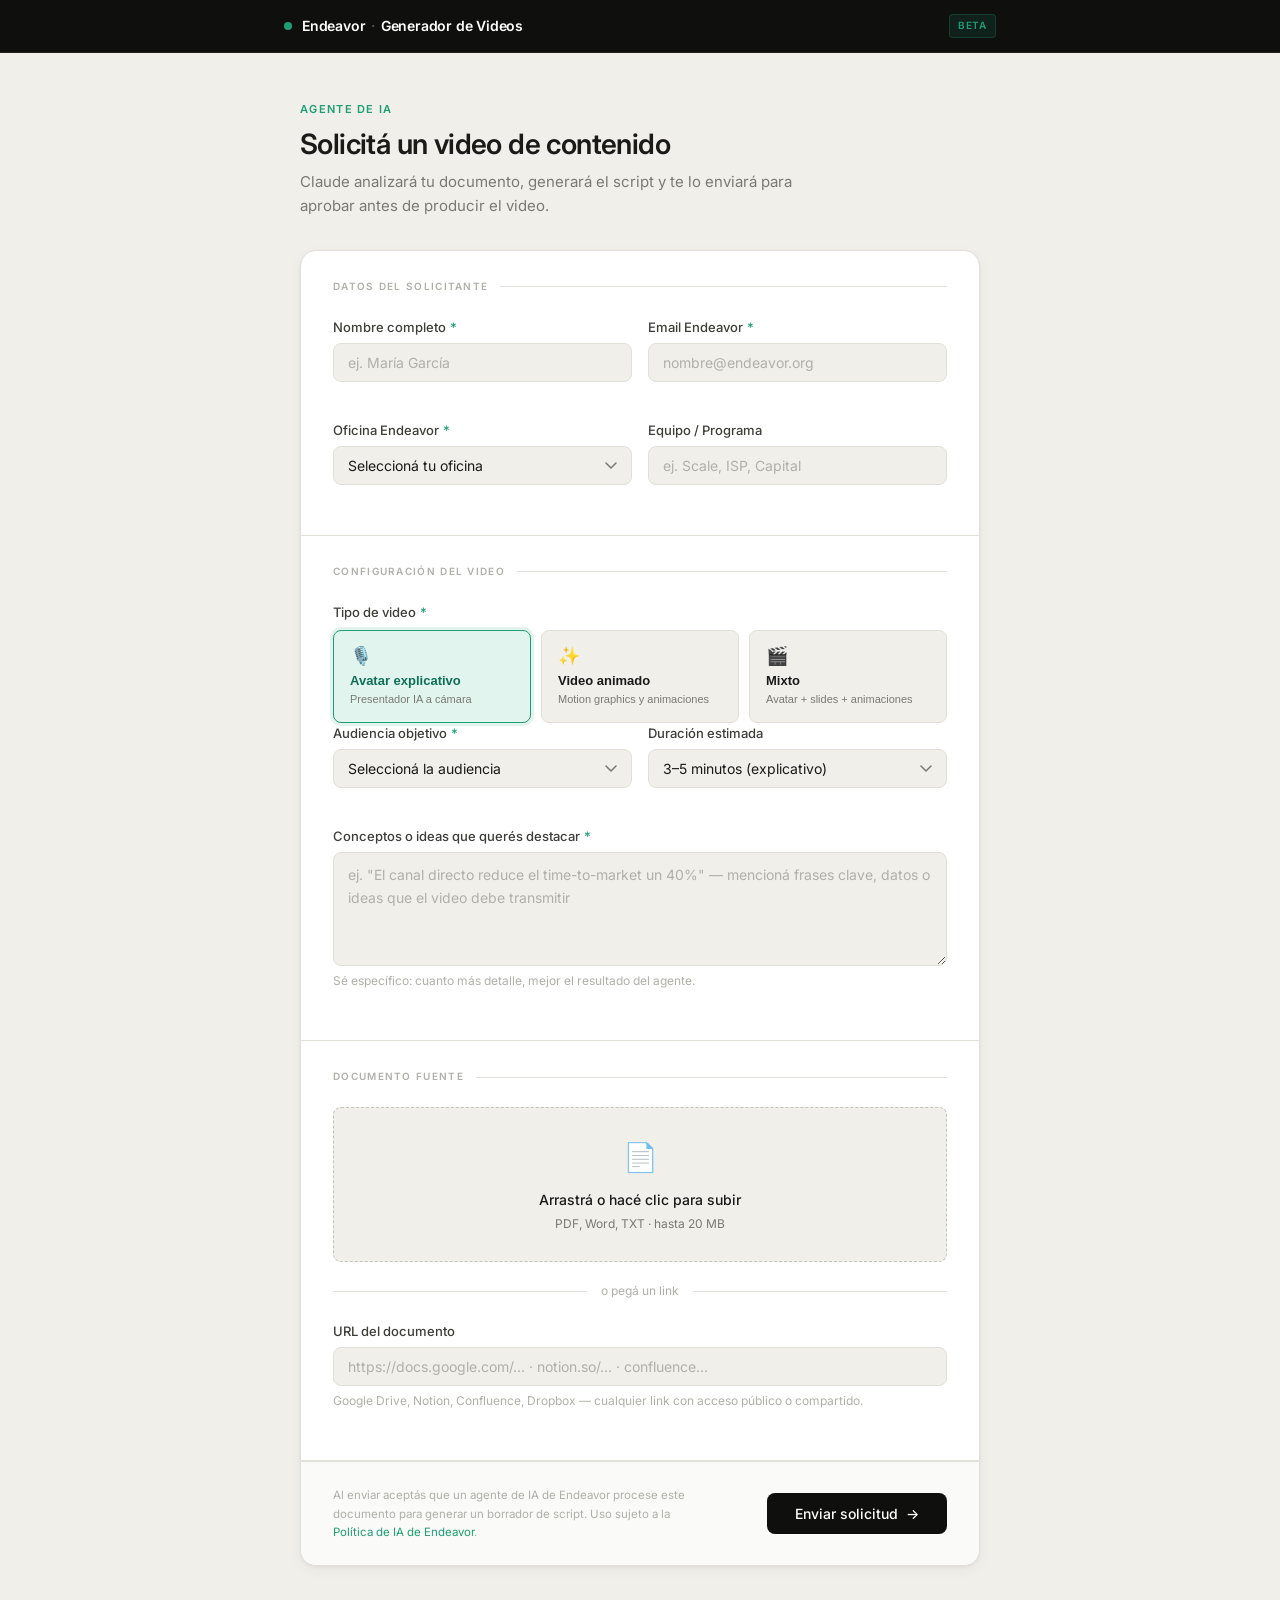
==== index.html @ 5335de7a "Rename index (1).html to index.html" ====
<!DOCTYPE html>
<html lang="es">
<head>
  <meta charset="UTF-8" />
  <meta name="viewport" content="width=device-width, initial-scale=1.0" />
  <title>Endeavor · Solicitud de video</title>
  <link rel="preconnect" href="https://fonts.googleapis.com" />
  <link rel="preconnect" href="https://fonts.gstatic.com" crossorigin />
  <link href="https://fonts.googleapis.com/css2?family=Inter:wght@400;500;600&family=DM+Mono:wght@400;500&display=swap" rel="stylesheet" />
  <link rel="stylesheet" href="style.css" />
</head>
<body>

  <!-- HEADER -->
  <header class="site-header">
    <div class="header-inner">
      <div class="logo">
        <span class="logo-dot"></span>
        <span class="logo-text">Endeavor <span class="logo-divider">·</span> Generador de Videos</span>
      </div>
      <span class="header-badge">Beta</span>
    </div>
  </header>

  <!-- MAIN -->
  <main class="main">
    <div class="form-wrap">

      <!-- Page header -->
      <div class="page-header">
        <p class="page-eyebrow">Agente de IA</p>
        <h1 class="page-title">Solicitá un video de contenido</h1>
        <p class="page-sub">Claude analizará tu documento, generará el script y te lo enviará para aprobar antes de producir el video.</p>
      </div>

      <!-- FORM -->
      <form id="video-form" novalidate>

        <!-- ── SECCIÓN 1: SOLICITANTE ── -->
        <div class="form-card">
          <div class="card-section">
            <div class="section-label">
              <span>Datos del solicitante</span>
            </div>

            <div class="field-row">
              <div class="field">
                <label for="nombre">Nombre completo <span class="req">*</span></label>
                <input type="text" id="nombre" name="nombre" placeholder="ej. María García" autocomplete="name" />
                <span class="field-error" id="err-nombre"></span>
              </div>
              <div class="field">
                <label for="email">Email Endeavor <span class="req">*</span></label>
                <input type="email" id="email" name="email" placeholder="nombre@endeavor.org" autocomplete="email" />
                <span class="field-error" id="err-email"></span>
              </div>
            </div>

            <div class="field-row">
              <div class="field">
                <label for="oficina">Oficina Endeavor <span class="req">*</span></label>
                <select id="oficina" name="oficina">
                  <option value="">Seleccioná tu oficina</option>
                  <option value="argentina">Argentina</option>
                  <option value="brasil">Brasil</option>
                  <option value="chile">Chile</option>
                  <option value="colombia">Colombia</option>
                  <option value="mexico">México</option>
                  <option value="peru">Perú</option>
                  <option value="uruguay">Uruguay</option>
                  <option value="global">Global</option>
                </select>
                <span class="field-error" id="err-oficina"></span>
              </div>
              <div class="field">
                <label for="equipo">Equipo / Programa</label>
                <input type="text" id="equipo" name="equipo" placeholder="ej. Scale, ISP, Capital" />
              </div>
            </div>
          </div>

          <!-- ── SECCIÓN 2: VIDEO ── -->
          <div class="card-section">
            <div class="section-label">
              <span>Configuración del video</span>
            </div>

            <div class="field full">
              <label>Tipo de video <span class="req">*</span></label>
              <div class="tipo-grid" role="group" aria-label="Tipo de video">
                <button type="button" class="tipo-pill active" data-value="avatar" aria-pressed="true">
                  <span class="tipo-icon">🎙️</span>
                  <span class="tipo-title">Avatar explicativo</span>
                  <span class="tipo-desc">Presentador IA a cámara</span>
                </button>
                <button type="button" class="tipo-pill" data-value="animado" aria-pressed="false">
                  <span class="tipo-icon">✨</span>
                  <span class="tipo-title">Video animado</span>
                  <span class="tipo-desc">Motion graphics y animaciones</span>
                </button>
                <button type="button" class="tipo-pill" data-value="mixto" aria-pressed="false">
                  <span class="tipo-icon">🎬</span>
                  <span class="tipo-title">Mixto</span>
                  <span class="tipo-desc">Avatar + slides + animaciones</span>
                </button>
              </div>
              <input type="hidden" id="tipo_video" name="tipo_video" value="avatar" />
            </div>

            <div class="field-row">
              <div class="field">
                <label for="audiencia">Audiencia objetivo <span class="req">*</span></label>
                <select id="audiencia" name="audiencia">
                  <option value="">Seleccioná la audiencia</option>
                  <option value="entrepreneurs">Entrepreneurs (EEs)</option>
                  <option value="staff">Staff Endeavor</option>
                  <option value="ambos">Ambos</option>
                  <option value="inversores">Inversores / Capital</option>
                  <option value="mentores">Mentores</option>
                </select>
                <span class="field-error" id="err-audiencia"></span>
              </div>
              <div class="field">
                <label for="duracion">Duración estimada</label>
                <select id="duracion" name="duracion">
                  <option value="1-2min">1–2 minutos (clip / reel)</option>
                  <option value="3-5min" selected>3–5 minutos (explicativo)</option>
                  <option value="5min+">+5 minutos (módulo completo)</option>
                </select>
              </div>
            </div>

            <div class="field full">
              <label for="conceptos">Conceptos o ideas que querés destacar <span class="req">*</span></label>
              <textarea
                id="conceptos"
                name="conceptos"
                rows="4"
                placeholder='ej. "El canal directo reduce el time-to-market un 40%" — mencioná frases clave, datos o ideas que el video debe transmitir'
              ></textarea>
              <span class="field-hint">Sé específico: cuanto más detalle, mejor el resultado del agente.</span>
              <span class="field-error" id="err-conceptos"></span>
            </div>
          </div>

          <!-- ── SECCIÓN 3: DOCUMENTO ── -->
          <div class="card-section">
            <div class="section-label">
              <span>Documento fuente</span>
            </div>

            <div
              class="upload-zone"
              id="upload-zone"
              role="button"
              tabindex="0"
              aria-label="Subir archivo"
            >
              <input
                type="file"
                id="archivo"
                name="archivo"
                accept=".pdf,.doc,.docx,.txt"
                aria-label="Seleccionar archivo"
              />
              <div class="upload-content">
                <div class="upload-icon" aria-hidden="true">📄</div>
                <p class="upload-title">Arrastrá o hacé clic para subir</p>
                <p class="upload-sub">PDF, Word, TXT · hasta 20 MB</p>
              </div>
              <div class="upload-preview" id="upload-preview" hidden>
                <span class="upload-file-icon" aria-hidden="true">📎</span>
                <span id="upload-filename"></span>
                <button type="button" class="upload-remove" id="upload-remove" aria-label="Quitar archivo">✕</button>
              </div>
            </div>

            <div class="divider-or" aria-hidden="true">o pegá un link</div>

            <div class="field full">
              <label for="documento_url">URL del documento</label>
              <input
                type="url"
                id="documento_url"
                name="documento_url"
                placeholder="https://docs.google.com/... · notion.so/... · confluence..."
              />
              <span class="field-hint">Google Drive, Notion, Confluence, Dropbox — cualquier link con acceso público o compartido.</span>
              <span class="field-error" id="err-doc"></span>
            </div>
          </div>

          <!-- ── FOOTER DEL FORM ── -->
          <div class="card-footer">
            <p class="disclaimer">
              Al enviar aceptás que un agente de IA de Endeavor procese este documento para generar un borrador de script.
              Uso sujeto a la <a href="https://oneendeavor.notion.site/Endeavor-AI-Policy-1d6bd9fe4dd680fe929ece53a9850c24" target="_blank" rel="noopener">Política de IA de Endeavor</a>.
            </p>
            <button type="submit" class="btn-submit" id="btn-submit">
              <span class="btn-label">Enviar solicitud</span>
              <span class="btn-arrow" aria-hidden="true">→</span>
              <span class="btn-spinner" aria-hidden="true" hidden></span>
            </button>
          </div>
        </div>

      </form>

      <!-- SUCCESS STATE -->
      <div class="success-card" id="success-card" hidden>
        <div class="success-icon" aria-hidden="true">✓</div>
        <h2 class="success-title">Solicitud enviada</h2>
        <p class="success-body">
          Claude está analizando el documento. En los próximos minutos recibirás un email con el borrador del script para que puedas aprobarlo, editarlo o rechazarlo antes de producir el video.
        </p>
        <div class="success-id" id="success-id"></div>
        <button type="button" class="btn-new" onclick="resetForm()">Enviar otra solicitud</button>
      </div>

    </div>
  </main>

  <!-- TOAST -->
  <div class="toast-wrap" id="toast-wrap" aria-live="polite"></div>

  <script src="main.js"></script>
</body>
</html>
---- style.css ----
/* ─────────────────────────────────────────
   TOKENS
───────────────────────────────────────── */
:root {
  --black:      #0f0f0e;
  --ink:        #1a1a18;
  --ink-mid:    #3d3d3a;
  --ink-mute:   #7a7a75;
  --ink-faint:  #b0b0aa;
  --canvas:     #f0efea;
  --surface:    #ffffff;
  --teal:       #1d9e75;
  --teal-l:     #e1f5ee;
  --teal-d:     #0f6e56;
  --red:        #d94f3d;
  --red-l:      #fdecea;
  --border:     #e0dfd9;
  --border-s:   #c5c4bc;
  --radius-sm:  8px;
  --radius:     12px;
  --radius-lg:  16px;
  --shadow-sm:  0 1px 2px rgba(0,0,0,.05);
  --shadow:     0 1px 3px rgba(0,0,0,.06), 0 4px 16px rgba(0,0,0,.04);
  --shadow-lg:  0 8px 32px rgba(0,0,0,.08);
  --transition: .15s ease;
}

/* ─────────────────────────────────────────
   RESET & BASE
───────────────────────────────────────── */
*, *::before, *::after { box-sizing: border-box; margin: 0; padding: 0; }

html { scroll-behavior: smooth; }

body {
  font-family: 'Inter', system-ui, sans-serif;
  font-size: 14px;
  line-height: 1.55;
  color: var(--ink);
  background: var(--canvas);
  min-height: 100vh;
  -webkit-font-smoothing: antialiased;
}

/* ─────────────────────────────────────────
   HEADER
───────────────────────────────────────── */
.site-header {
  background: var(--black);
  border-bottom: 1px solid #222220;
  position: sticky;
  top: 0;
  z-index: 50;
}

.header-inner {
  max-width: 760px;
  margin: 0 auto;
  padding: 0 24px;
  height: 52px;
  display: flex;
  align-items: center;
  justify-content: space-between;
}

.logo {
  display: flex;
  align-items: center;
  gap: 10px;
}

.logo-dot {
  width: 8px;
  height: 8px;
  border-radius: 50%;
  background: var(--teal);
  flex-shrink: 0;
}

.logo-text {
  font-size: 14px;
  font-weight: 600;
  color: #ffffff;
  letter-spacing: -.2px;
}

.logo-divider {
  color: #555552;
  margin: 0 2px;
}

.header-badge {
  font-size: 10px;
  font-weight: 600;
  letter-spacing: .8px;
  text-transform: uppercase;
  color: var(--teal);
  background: rgba(29, 158, 117, .12);
  border: 1px solid rgba(29, 158, 117, .25);
  border-radius: 4px;
  padding: 3px 8px;
}

/* ─────────────────────────────────────────
   LAYOUT
───────────────────────────────────────── */
.main {
  padding: 48px 24px 80px;
}

.form-wrap {
  max-width: 680px;
  margin: 0 auto;
}

/* ─────────────────────────────────────────
   PAGE HEADER
───────────────────────────────────────── */
.page-header {
  margin-bottom: 32px;
}

.page-eyebrow {
  font-size: 11px;
  font-weight: 600;
  letter-spacing: 1.3px;
  text-transform: uppercase;
  color: var(--teal);
  margin-bottom: 10px;
}

.page-title {
  font-size: 28px;
  font-weight: 600;
  letter-spacing: -.6px;
  line-height: 1.15;
  color: var(--ink);
  margin-bottom: 10px;
}

.page-sub {
  font-size: 15px;
  color: var(--ink-mute);
  line-height: 1.6;
  max-width: 520px;
}

/* ─────────────────────────────────────────
   FORM CARD
───────────────────────────────────────── */
.form-card {
  background: var(--surface);
  border: 1px solid var(--border);
  border-radius: var(--radius-lg);
  box-shadow: var(--shadow);
  overflow: hidden;
}

.card-section {
  padding: 28px 32px;
  border-bottom: 1px solid var(--border);
}

/* ─────────────────────────────────────────
   SECTION LABEL
───────────────────────────────────────── */
.section-label {
  display: flex;
  align-items: center;
  gap: 12px;
  margin-bottom: 22px;
  font-size: 10px;
  font-weight: 600;
  letter-spacing: 1.3px;
  text-transform: uppercase;
  color: var(--ink-faint);
}

.section-label::after {
  content: '';
  flex: 1;
  height: 1px;
  background: var(--border);
}

/* ─────────────────────────────────────────
   FIELDS
───────────────────────────────────────── */
.field-row {
  display: grid;
  grid-template-columns: 1fr 1fr;
  gap: 16px;
  margin-bottom: 16px;
}

.field-row:last-child { margin-bottom: 0; }

.field {
  display: flex;
  flex-direction: column;
  gap: 6px;
}

.field.full { grid-column: 1 / -1; }

.field label {
  font-size: 13px;
  font-weight: 500;
  color: var(--ink-mid);
}

.req { color: var(--teal); margin-left: 1px; }

.field input,
.field select,
.field textarea {
  font-family: 'Inter', system-ui, sans-serif;
  font-size: 14px;
  color: var(--ink);
  background: var(--canvas);
  border: 1px solid var(--border);
  border-radius: var(--radius-sm);
  padding: 10px 14px;
  width: 100%;
  outline: none;
  transition: border-color var(--transition), box-shadow var(--transition), background var(--transition);
  appearance: none;
}

.field input::placeholder,
.field textarea::placeholder {
  color: var(--ink-faint);
}

.field input:hover,
.field select:hover,
.field textarea:hover {
  border-color: var(--border-s);
}

.field input:focus,
.field select:focus,
.field textarea:focus {
  border-color: var(--teal);
  box-shadow: 0 0 0 3px rgba(29, 158, 117, .12);
  background: var(--surface);
}

.field input.invalid,
.field select.invalid,
.field textarea.invalid {
  border-color: var(--red);
  box-shadow: 0 0 0 3px rgba(217, 79, 61, .1);
}

.field select {
  cursor: pointer;
  background-image: url("data:image/svg+xml,%3Csvg width='12' height='7' viewBox='0 0 12 7' fill='none' xmlns='http://www.w3.org/2000/svg'%3E%3Cpath d='M1 1L6 6L11 1' stroke='%237a7a75' stroke-width='1.5' stroke-linecap='round' stroke-linejoin='round'/%3E%3C/svg%3E");
  background-repeat: no-repeat;
  background-position: right 14px center;
  padding-right: 38px;
}

.field textarea {
  resize: vertical;
  min-height: 90px;
  line-height: 1.65;
}

.field-hint {
  font-size: 12px;
  color: var(--ink-faint);
  line-height: 1.5;
}

.field-error {
  font-size: 12px;
  color: var(--red);
  min-height: 16px;
  line-height: 1.4;
}

/* ─────────────────────────────────────────
   TIPO VIDEO PILLS
───────────────────────────────────────── */
.tipo-grid {
  display: grid;
  grid-template-columns: repeat(3, 1fr);
  gap: 10px;
  margin-top: 2px;
}

.tipo-pill {
  display: flex;
  flex-direction: column;
  align-items: flex-start;
  gap: 4px;
  padding: 14px 16px;
  background: var(--canvas);
  border: 1.5px solid var(--border);
  border-radius: var(--radius-sm);
  cursor: pointer;
  transition: all var(--transition);
  text-align: left;
}

.tipo-pill:hover {
  border-color: var(--teal-d);
  background: var(--teal-l);
}

.tipo-pill.active {
  border-color: var(--teal);
  background: var(--teal-l);
  box-shadow: 0 0 0 3px rgba(29, 158, 117, .12);
}

.tipo-icon { font-size: 18px; margin-bottom: 2px; }

.tipo-title {
  font-size: 13px;
  font-weight: 600;
  color: var(--ink);
  line-height: 1.2;
}

.tipo-pill.active .tipo-title { color: var(--teal-d); }

.tipo-desc {
  font-size: 11px;
  color: var(--ink-mute);
  line-height: 1.4;
}

/* ─────────────────────────────────────────
   UPLOAD ZONE
───────────────────────────────────────── */
.upload-zone {
  position: relative;
  border: 1.5px dashed var(--border-s);
  border-radius: var(--radius-sm);
  padding: 28px 24px;
  text-align: center;
  cursor: pointer;
  transition: all var(--transition);
  background: var(--canvas);
  margin-bottom: 0;
}

.upload-zone:hover,
.upload-zone.drag-over {
  border-color: var(--teal);
  background: var(--teal-l);
}

.upload-zone.has-file {
  border-style: solid;
  border-color: var(--teal);
  background: var(--teal-l);
}

.upload-zone input[type="file"] {
  position: absolute;
  inset: 0;
  opacity: 0;
  cursor: pointer;
  width: 100%;
  height: 100%;
  border: none;
  background: none;
  box-shadow: none;
}

.upload-content { pointer-events: none; }

.upload-icon {
  font-size: 28px;
  margin-bottom: 10px;
  display: block;
}

.upload-title {
  font-size: 14px;
  font-weight: 500;
  color: var(--ink);
  margin-bottom: 4px;
}

.upload-sub {
  font-size: 12px;
  color: var(--ink-mute);
}

.upload-preview {
  display: flex;
  align-items: center;
  justify-content: center;
  gap: 8px;
  pointer-events: none;
}

.upload-preview[hidden] { display: none; }

.upload-file-icon { font-size: 16px; }

.upload-preview span:nth-child(2) {
  font-family: 'DM Mono', monospace;
  font-size: 13px;
  color: var(--teal-d);
  max-width: 300px;
  overflow: hidden;
  text-overflow: ellipsis;
  white-space: nowrap;
}

.upload-remove {
  pointer-events: all;
  background: none;
  border: none;
  color: var(--ink-mute);
  cursor: pointer;
  font-size: 14px;
  padding: 2px 6px;
  border-radius: 4px;
  transition: color var(--transition), background var(--transition);
}

.upload-remove:hover {
  color: var(--red);
  background: var(--red-l);
}

.divider-or {
  display: flex;
  align-items: center;
  gap: 14px;
  margin: 20px 0;
  font-size: 12px;
  color: var(--ink-faint);
}

.divider-or::before,
.divider-or::after {
  content: '';
  flex: 1;
  height: 1px;
  background: var(--border);
}

/* ─────────────────────────────────────────
   CARD FOOTER
───────────────────────────────────────── */
.card-footer {
  padding: 24px 32px;
  display: flex;
  align-items: center;
  justify-content: space-between;
  gap: 24px;
  background: #fafaf8;
  border-top: 1px solid var(--border);
}

.disclaimer {
  font-size: 11.5px;
  color: var(--ink-faint);
  line-height: 1.6;
  max-width: 360px;
}

.disclaimer a {
  color: var(--teal);
  text-decoration: none;
}

.disclaimer a:hover { text-decoration: underline; }

/* ─────────────────────────────────────────
   SUBMIT BUTTON
───────────────────────────────────────── */
.btn-submit {
  display: inline-flex;
  align-items: center;
  gap: 8px;
  padding: 12px 28px;
  background: var(--black);
  color: #fff;
  font-family: 'Inter', sans-serif;
  font-size: 14px;
  font-weight: 500;
  border: none;
  border-radius: var(--radius-sm);
  cursor: pointer;
  white-space: nowrap;
  flex-shrink: 0;
  transition: background var(--transition), transform var(--transition), box-shadow var(--transition);
}

.btn-submit:hover {
  background: #2a2a28;
  transform: translateY(-1px);
  box-shadow: 0 4px 14px rgba(0,0,0,.18);
}

.btn-submit:active { transform: translateY(0); }

.btn-submit:disabled {
  opacity: .6;
  cursor: not-allowed;
  transform: none;
  box-shadow: none;
}

.btn-spinner {
  width: 14px;
  height: 14px;
  border: 2px solid rgba(255,255,255,.3);
  border-top-color: #fff;
  border-radius: 50%;
  animation: spin .7s linear infinite;
}

.btn-spinner[hidden] { display: none; }

@keyframes spin { to { transform: rotate(360deg); } }

/* ─────────────────────────────────────────
   SUCCESS CARD
───────────────────────────────────────── */
.success-card {
  background: var(--surface);
  border: 1px solid var(--border);
  border-radius: var(--radius-lg);
  box-shadow: var(--shadow);
  padding: 56px 40px;
  text-align: center;
}

.success-card[hidden] { display: none; }

.success-icon {
  width: 56px;
  height: 56px;
  border-radius: 50%;
  background: var(--teal-l);
  border: 2px solid var(--teal);
  color: var(--teal-d);
  font-size: 24px;
  font-weight: 600;
  display: flex;
  align-items: center;
  justify-content: center;
  margin: 0 auto 20px;
}

.success-title {
  font-size: 22px;
  font-weight: 600;
  letter-spacing: -.3px;
  margin-bottom: 12px;
}

.success-body {
  font-size: 15px;
  color: var(--ink-mute);
  line-height: 1.7;
  max-width: 440px;
  margin: 0 auto 24px;
}

.success-id {
  font-family: 'DM Mono', monospace;
  font-size: 12px;
  color: var(--ink-faint);
  background: var(--canvas);
  border: 1px solid var(--border);
  border-radius: 6px;
  padding: 8px 16px;
  display: inline-block;
  margin-bottom: 28px;
}

.btn-new {
  background: none;
  border: 1.5px solid var(--border);
  border-radius: var(--radius-sm);
  padding: 10px 24px;
  font-family: 'Inter', sans-serif;
  font-size: 14px;
  font-weight: 500;
  color: var(--ink-mid);
  cursor: pointer;
  transition: all var(--transition);
}

.btn-new:hover {
  border-color: var(--border-s);
  color: var(--ink);
  background: var(--canvas);
}

/* ─────────────────────────────────────────
   TOAST
───────────────────────────────────────── */
.toast-wrap {
  position: fixed;
  bottom: 24px;
  right: 24px;
  z-index: 999;
  display: flex;
  flex-direction: column;
  gap: 8px;
  pointer-events: none;
}

.toast {
  background: var(--ink);
  color: #fff;
  padding: 12px 18px;
  border-radius: 10px;
  font-size: 13px;
  font-weight: 500;
  box-shadow: var(--shadow-lg);
  display: flex;
  align-items: center;
  gap: 10px;
  max-width: 340px;
  pointer-events: all;
  animation: toastIn .2s ease;
}

.toast.error { background: var(--red); }
.toast.success { background: var(--teal-d); }

@keyframes toastIn {
  from { opacity: 0; transform: translateY(10px); }
  to   { opacity: 1; transform: translateY(0); }
}

@keyframes toastOut {
  from { opacity: 1; }
  to   { opacity: 0; transform: translateY(6px); }
}

/* ─────────────────────────────────────────
   RESPONSIVE
───────────────────────────────────────── */
@media (max-width: 600px) {
  .main { padding: 32px 16px 60px; }
  .card-section { padding: 22px 20px; }
  .card-footer { flex-direction: column; align-items: stretch; }
  .btn-submit { width: 100%; justify-content: center; }
  .field-row { grid-template-columns: 1fr; }
  .tipo-grid { grid-template-columns: 1fr; }
  .page-title { font-size: 22px; }
}

@media (prefers-reduced-motion: reduce) {
  *, *::before, *::after {
    transition: none !important;
    animation: none !important;
  }
}
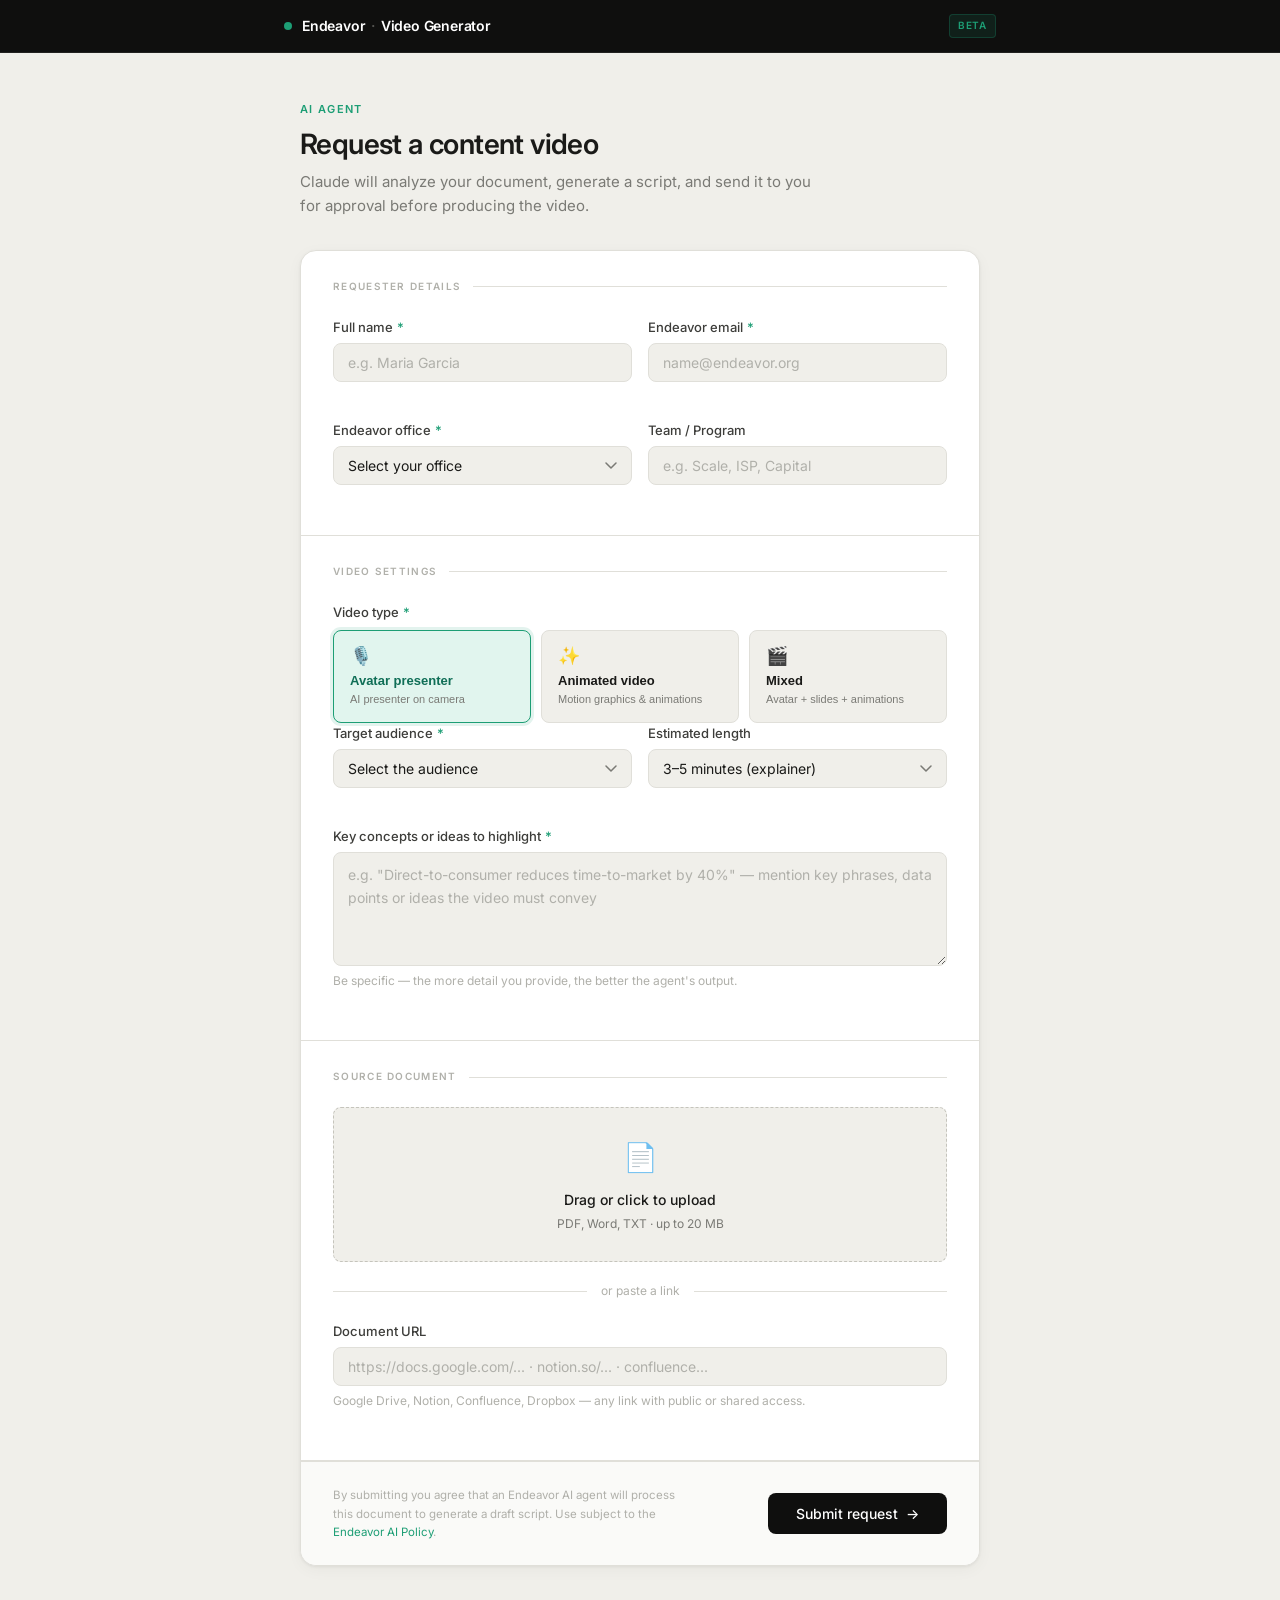
==== commit 0c6f0f73: "Rename index (2).html to index.html" ====
--- a/index.html
+++ b/index.html
@@ -1,9 +1,9 @@
 <!DOCTYPE html>
-<html lang="es">
+<html lang="en">
 <head>
   <meta charset="UTF-8" />
   <meta name="viewport" content="width=device-width, initial-scale=1.0" />
-  <title>Endeavor · Solicitud de video</title>
+  <title>Endeavor · Video Request</title>
   <link rel="preconnect" href="https://fonts.googleapis.com" />
   <link rel="preconnect" href="https://fonts.gstatic.com" crossorigin />
   <link href="https://fonts.googleapis.com/css2?family=Inter:wght@400;500;600&family=DM+Mono:wght@400;500&display=swap" rel="stylesheet" />
@@ -16,7 +16,7 @@
     <div class="header-inner">
       <div class="logo">
         <span class="logo-dot"></span>
-        <span class="logo-text">Endeavor <span class="logo-divider">·</span> Generador de Videos</span>
+        <span class="logo-text">Endeavor <span class="logo-divider">·</span> Video Generator</span>
       </div>
       <span class="header-badge">Beta</span>
     </div>
@@ -28,9 +28,9 @@
 
       <!-- Page header -->
       <div class="page-header">
-        <p class="page-eyebrow">Agente de IA</p>
-        <h1 class="page-title">Solicitá un video de contenido</h1>
-        <p class="page-sub">Claude analizará tu documento, generará el script y te lo enviará para aprobar antes de producir el video.</p>
+        <p class="page-eyebrow">AI Agent</p>
+        <h1 class="page-title">Request a content video</h1>
+        <p class="page-sub">Claude will analyze your document, generate a script, and send it to you for approval before producing the video.</p>
       </div>
 
       <!-- FORM -->
@@ -40,41 +40,41 @@
         <div class="form-card">
           <div class="card-section">
             <div class="section-label">
-              <span>Datos del solicitante</span>
+              <span>Requester details</span>
             </div>
 
             <div class="field-row">
               <div class="field">
-                <label for="nombre">Nombre completo <span class="req">*</span></label>
-                <input type="text" id="nombre" name="nombre" placeholder="ej. María García" autocomplete="name" />
+                <label for="nombre">Full name <span class="req">*</span></label>
+                <input type="text" id="nombre" name="nombre" placeholder="e.g. Maria Garcia" autocomplete="name" />
                 <span class="field-error" id="err-nombre"></span>
               </div>
               <div class="field">
-                <label for="email">Email Endeavor <span class="req">*</span></label>
-                <input type="email" id="email" name="email" placeholder="nombre@endeavor.org" autocomplete="email" />
+                <label for="email">Endeavor email <span class="req">*</span></label>
+                <input type="email" id="email" name="email" placeholder="name@endeavor.org" autocomplete="email" />
                 <span class="field-error" id="err-email"></span>
               </div>
             </div>
 
             <div class="field-row">
               <div class="field">
-                <label for="oficina">Oficina Endeavor <span class="req">*</span></label>
+                <label for="oficina">Endeavor office <span class="req">*</span></label>
                 <select id="oficina" name="oficina">
-                  <option value="">Seleccioná tu oficina</option>
+                  <option value="">Select your office</option>
                   <option value="argentina">Argentina</option>
-                  <option value="brasil">Brasil</option>
+                  <option value="brasil">Brazil</option>
                   <option value="chile">Chile</option>
                   <option value="colombia">Colombia</option>
-                  <option value="mexico">México</option>
-                  <option value="peru">Perú</option>
+                  <option value="mexico">Mexico</option>
+                  <option value="peru">Peru</option>
                   <option value="uruguay">Uruguay</option>
                   <option value="global">Global</option>
                 </select>
                 <span class="field-error" id="err-oficina"></span>
               </div>
               <div class="field">
-                <label for="equipo">Equipo / Programa</label>
-                <input type="text" id="equipo" name="equipo" placeholder="ej. Scale, ISP, Capital" />
+                <label for="equipo">Team / Program</label>
+                <input type="text" id="equipo" name="equipo" placeholder="e.g. Scale, ISP, Capital" />
               </div>
             </div>
           </div>
@@ -82,26 +82,26 @@
           <!-- ── SECCIÓN 2: VIDEO ── -->
           <div class="card-section">
             <div class="section-label">
-              <span>Configuración del video</span>
+              <span>Video settings</span>
             </div>
 
             <div class="field full">
-              <label>Tipo de video <span class="req">*</span></label>
-              <div class="tipo-grid" role="group" aria-label="Tipo de video">
+              <label>Video type <span class="req">*</span></label>
+              <div class="tipo-grid" role="group" aria-label="Video type">
                 <button type="button" class="tipo-pill active" data-value="avatar" aria-pressed="true">
                   <span class="tipo-icon">🎙️</span>
-                  <span class="tipo-title">Avatar explicativo</span>
-                  <span class="tipo-desc">Presentador IA a cámara</span>
+                  <span class="tipo-title">Avatar presenter</span>
+                  <span class="tipo-desc">AI presenter on camera</span>
                 </button>
                 <button type="button" class="tipo-pill" data-value="animado" aria-pressed="false">
                   <span class="tipo-icon">✨</span>
-                  <span class="tipo-title">Video animado</span>
-                  <span class="tipo-desc">Motion graphics y animaciones</span>
+                  <span class="tipo-title">Animated video</span>
+                  <span class="tipo-desc">Motion graphics & animations</span>
                 </button>
                 <button type="button" class="tipo-pill" data-value="mixto" aria-pressed="false">
                   <span class="tipo-icon">🎬</span>
-                  <span class="tipo-title">Mixto</span>
-                  <span class="tipo-desc">Avatar + slides + animaciones</span>
+                  <span class="tipo-title">Mixed</span>
+                  <span class="tipo-desc">Avatar + slides + animations</span>
                 </button>
               </div>
               <input type="hidden" id="tipo_video" name="tipo_video" value="avatar" />
@@ -109,36 +109,36 @@
 
             <div class="field-row">
               <div class="field">
-                <label for="audiencia">Audiencia objetivo <span class="req">*</span></label>
+                <label for="audiencia">Target audience <span class="req">*</span></label>
                 <select id="audiencia" name="audiencia">
-                  <option value="">Seleccioná la audiencia</option>
+                  <option value="">Select the audience</option>
                   <option value="entrepreneurs">Entrepreneurs (EEs)</option>
-                  <option value="staff">Staff Endeavor</option>
-                  <option value="ambos">Ambos</option>
-                  <option value="inversores">Inversores / Capital</option>
-                  <option value="mentores">Mentores</option>
+                  <option value="staff">Endeavor Staff</option>
+                  <option value="ambos">Both</option>
+                  <option value="inversores">Investors / Capital</option>
+                  <option value="mentores">Mentors</option>
                 </select>
                 <span class="field-error" id="err-audiencia"></span>
               </div>
               <div class="field">
-                <label for="duracion">Duración estimada</label>
+                <label for="duracion">Estimated length</label>
                 <select id="duracion" name="duracion">
-                  <option value="1-2min">1–2 minutos (clip / reel)</option>
-                  <option value="3-5min" selected>3–5 minutos (explicativo)</option>
-                  <option value="5min+">+5 minutos (módulo completo)</option>
+                  <option value="1-2min">1–2 minutes (clip / reel)</option>
+                  <option value="3-5min" selected>3–5 minutes (explainer)</option>
+                  <option value="5min+">5+ minutes (full module)</option>
                 </select>
               </div>
             </div>
 
             <div class="field full">
-              <label for="conceptos">Conceptos o ideas que querés destacar <span class="req">*</span></label>
+              <label for="conceptos">Key concepts or ideas to highlight <span class="req">*</span></label>
               <textarea
                 id="conceptos"
                 name="conceptos"
                 rows="4"
-                placeholder='ej. "El canal directo reduce el time-to-market un 40%" — mencioná frases clave, datos o ideas que el video debe transmitir'
+                placeholder='e.g. "Direct-to-consumer reduces time-to-market by 40%" — mention key phrases, data points or ideas the video must convey'
               ></textarea>
-              <span class="field-hint">Sé específico: cuanto más detalle, mejor el resultado del agente.</span>
+              <span class="field-hint">Be specific — the more detail you provide, the better the agent's output.</span>
               <span class="field-error" id="err-conceptos"></span>
             </div>
           </div>
@@ -146,7 +146,7 @@
           <!-- ── SECCIÓN 3: DOCUMENTO ── -->
           <div class="card-section">
             <div class="section-label">
-              <span>Documento fuente</span>
+              <span>Source document</span>
             </div>
 
             <div
@@ -154,38 +154,38 @@
               id="upload-zone"
               role="button"
               tabindex="0"
-              aria-label="Subir archivo"
+              aria-label="Upload file"
             >
               <input
                 type="file"
                 id="archivo"
                 name="archivo"
                 accept=".pdf,.doc,.docx,.txt"
-                aria-label="Seleccionar archivo"
+                aria-label="Select file"
               />
               <div class="upload-content">
                 <div class="upload-icon" aria-hidden="true">📄</div>
-                <p class="upload-title">Arrastrá o hacé clic para subir</p>
-                <p class="upload-sub">PDF, Word, TXT · hasta 20 MB</p>
+                <p class="upload-title">Drag or click to upload</p>
+                <p class="upload-sub">PDF, Word, TXT · up to 20 MB</p>
               </div>
               <div class="upload-preview" id="upload-preview" hidden>
                 <span class="upload-file-icon" aria-hidden="true">📎</span>
                 <span id="upload-filename"></span>
-                <button type="button" class="upload-remove" id="upload-remove" aria-label="Quitar archivo">✕</button>
-              </div>
-            </div>
-
-            <div class="divider-or" aria-hidden="true">o pegá un link</div>
+                <button type="button" class="upload-remove" id="upload-remove" aria-label="Remove file">✕</button>
+              </div>
+            </div>
+
+            <div class="divider-or" aria-hidden="true">or paste a link</div>
 
             <div class="field full">
-              <label for="documento_url">URL del documento</label>
+              <label for="documento_url">Document URL</label>
               <input
                 type="url"
                 id="documento_url"
                 name="documento_url"
                 placeholder="https://docs.google.com/... · notion.so/... · confluence..."
               />
-              <span class="field-hint">Google Drive, Notion, Confluence, Dropbox — cualquier link con acceso público o compartido.</span>
+              <span class="field-hint">Google Drive, Notion, Confluence, Dropbox — any link with public or shared access.</span>
               <span class="field-error" id="err-doc"></span>
             </div>
           </div>
@@ -193,11 +193,11 @@
           <!-- ── FOOTER DEL FORM ── -->
           <div class="card-footer">
             <p class="disclaimer">
-              Al enviar aceptás que un agente de IA de Endeavor procese este documento para generar un borrador de script.
-              Uso sujeto a la <a href="https://oneendeavor.notion.site/Endeavor-AI-Policy-1d6bd9fe4dd680fe929ece53a9850c24" target="_blank" rel="noopener">Política de IA de Endeavor</a>.
+              By submitting you agree that an Endeavor AI agent will process this document to generate a draft script.
+              Use subject to the <a href="https://oneendeavor.notion.site/Endeavor-AI-Policy-1d6bd9fe4dd680fe929ece53a9850c24" target="_blank" rel="noopener">Endeavor AI Policy</a>.
             </p>
             <button type="submit" class="btn-submit" id="btn-submit">
-              <span class="btn-label">Enviar solicitud</span>
+              <span class="btn-label">Submit request</span>
               <span class="btn-arrow" aria-hidden="true">→</span>
               <span class="btn-spinner" aria-hidden="true" hidden></span>
             </button>
@@ -209,12 +209,12 @@
       <!-- SUCCESS STATE -->
       <div class="success-card" id="success-card" hidden>
         <div class="success-icon" aria-hidden="true">✓</div>
-        <h2 class="success-title">Solicitud enviada</h2>
+        <h2 class="success-title">Request submitted</h2>
         <p class="success-body">
-          Claude está analizando el documento. En los próximos minutos recibirás un email con el borrador del script para que puedas aprobarlo, editarlo o rechazarlo antes de producir el video.
+          Claude is analyzing your document. Within a few minutes you'll receive an email with the draft script so you can approve, edit, or reject it before the video is produced.
         </p>
         <div class="success-id" id="success-id"></div>
-        <button type="button" class="btn-new" onclick="resetForm()">Enviar otra solicitud</button>
+        <button type="button" class="btn-new" onclick="resetForm()">Submit another request</button>
       </div>
 
     </div>
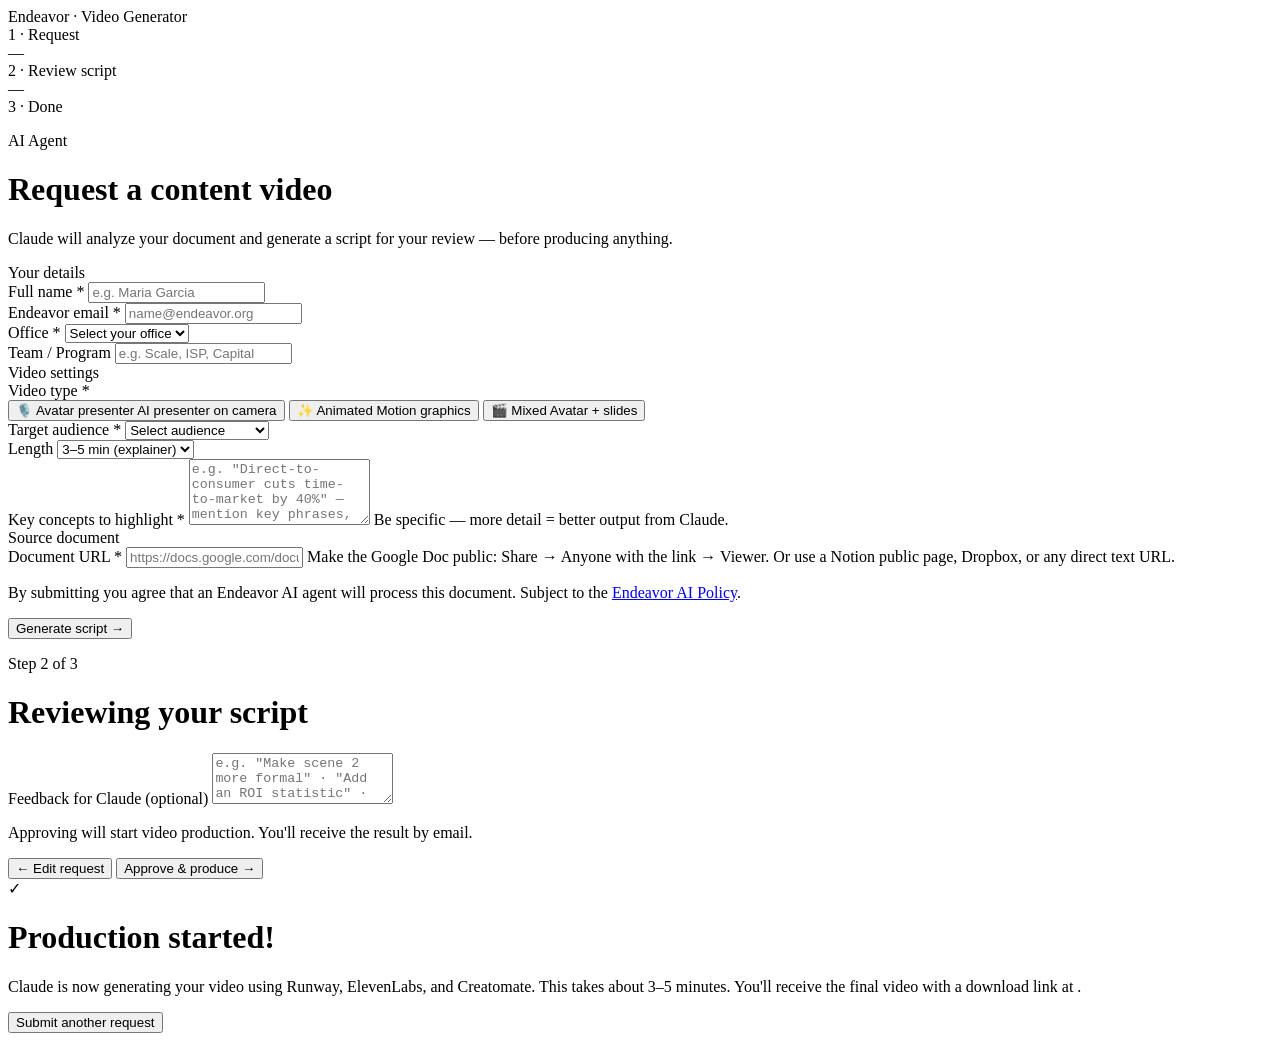
==== commit 1d9ceba5: "Rename endeavor-mvp-index (1).html to index.html" ====
--- a/index.html
+++ b/index.html
@@ -1,64 +1,56 @@
 <!DOCTYPE html>
 <html lang="en">
 <head>
-  <meta charset="UTF-8" />
-  <meta name="viewport" content="width=device-width, initial-scale=1.0" />
+  <meta charset="UTF-8"/>
+  <meta name="viewport" content="width=device-width,initial-scale=1.0"/>
   <title>Endeavor · Video Request</title>
-  <link rel="preconnect" href="https://fonts.googleapis.com" />
-  <link rel="preconnect" href="https://fonts.gstatic.com" crossorigin />
-  <link href="https://fonts.googleapis.com/css2?family=Inter:wght@400;500;600&family=DM+Mono:wght@400;500&display=swap" rel="stylesheet" />
-  <link rel="stylesheet" href="style.css" />
+  <link rel="preconnect" href="https://fonts.googleapis.com"/>
+  <link rel="preconnect" href="https://fonts.gstatic.com" crossorigin/>
+  <link href="https://fonts.googleapis.com/css2?family=Inter:wght@400;500;600&family=DM+Mono:wght@400;500&display=swap" rel="stylesheet"/>
+  <link rel="stylesheet" href="style.css"/>
 </head>
 <body>
-
-  <!-- HEADER -->
   <header class="site-header">
     <div class="header-inner">
-      <div class="logo">
-        <span class="logo-dot"></span>
-        <span class="logo-text">Endeavor <span class="logo-divider">·</span> Video Generator</span>
+      <div class="logo"><span class="logo-dot"></span><span class="logo-text">Endeavor <span class="logo-div">·</span> Video Generator</span></div>
+      <div class="steps" id="steps">
+        <div class="step active" data-step="1">1 · Request</div>
+        <div class="step-sep">—</div>
+        <div class="step" data-step="2">2 · Review script</div>
+        <div class="step-sep">—</div>
+        <div class="step" data-step="3">3 · Done</div>
       </div>
-      <span class="header-badge">Beta</span>
     </div>
   </header>
 
-  <!-- MAIN -->
   <main class="main">
-    <div class="form-wrap">
 
-      <!-- Page header -->
+    <!-- PAGE 1: FORM -->
+    <div class="page active" id="page-1">
       <div class="page-header">
-        <p class="page-eyebrow">AI Agent</p>
+        <p class="eyebrow">AI Agent</p>
         <h1 class="page-title">Request a content video</h1>
-        <p class="page-sub">Claude will analyze your document, generate a script, and send it to you for approval before producing the video.</p>
+        <p class="page-sub">Claude will analyze your document and generate a script for your review — before producing anything.</p>
       </div>
-
-      <!-- FORM -->
       <form id="video-form" novalidate>
-
-        <!-- ── SECCIÓN 1: SOLICITANTE ── -->
-        <div class="form-card">
+        <div class="card">
           <div class="card-section">
-            <div class="section-label">
-              <span>Requester details</span>
-            </div>
-
+            <div class="section-label"><span>Your details</span></div>
             <div class="field-row">
               <div class="field">
                 <label for="nombre">Full name <span class="req">*</span></label>
-                <input type="text" id="nombre" name="nombre" placeholder="e.g. Maria Garcia" autocomplete="name" />
-                <span class="field-error" id="err-nombre"></span>
+                <input type="text" id="nombre" name="nombre" placeholder="e.g. Maria Garcia" autocomplete="name"/>
+                <span class="ferr" id="err-nombre"></span>
               </div>
               <div class="field">
                 <label for="email">Endeavor email <span class="req">*</span></label>
-                <input type="email" id="email" name="email" placeholder="name@endeavor.org" autocomplete="email" />
-                <span class="field-error" id="err-email"></span>
+                <input type="email" id="email" name="email" placeholder="name@endeavor.org" autocomplete="email"/>
+                <span class="ferr" id="err-email"></span>
               </div>
             </div>
-
             <div class="field-row">
               <div class="field">
-                <label for="oficina">Endeavor office <span class="req">*</span></label>
+                <label for="oficina">Office <span class="req">*</span></label>
                 <select id="oficina" name="oficina">
                   <option value="">Select your office</option>
                   <option value="argentina">Argentina</option>
@@ -70,24 +62,20 @@
                   <option value="uruguay">Uruguay</option>
                   <option value="global">Global</option>
                 </select>
-                <span class="field-error" id="err-oficina"></span>
+                <span class="ferr" id="err-oficina"></span>
               </div>
               <div class="field">
                 <label for="equipo">Team / Program</label>
-                <input type="text" id="equipo" name="equipo" placeholder="e.g. Scale, ISP, Capital" />
+                <input type="text" id="equipo" name="equipo" placeholder="e.g. Scale, ISP, Capital"/>
               </div>
             </div>
           </div>
 
-          <!-- ── SECCIÓN 2: VIDEO ── -->
           <div class="card-section">
-            <div class="section-label">
-              <span>Video settings</span>
-            </div>
-
+            <div class="section-label"><span>Video settings</span></div>
             <div class="field full">
               <label>Video type <span class="req">*</span></label>
-              <div class="tipo-grid" role="group" aria-label="Video type">
+              <div class="tipo-grid">
                 <button type="button" class="tipo-pill active" data-value="avatar" aria-pressed="true">
                   <span class="tipo-icon">🎙️</span>
                   <span class="tipo-title">Avatar presenter</span>
@@ -95,134 +83,111 @@
                 </button>
                 <button type="button" class="tipo-pill" data-value="animado" aria-pressed="false">
                   <span class="tipo-icon">✨</span>
-                  <span class="tipo-title">Animated video</span>
-                  <span class="tipo-desc">Motion graphics & animations</span>
+                  <span class="tipo-title">Animated</span>
+                  <span class="tipo-desc">Motion graphics</span>
                 </button>
                 <button type="button" class="tipo-pill" data-value="mixto" aria-pressed="false">
                   <span class="tipo-icon">🎬</span>
                   <span class="tipo-title">Mixed</span>
-                  <span class="tipo-desc">Avatar + slides + animations</span>
+                  <span class="tipo-desc">Avatar + slides</span>
                 </button>
               </div>
-              <input type="hidden" id="tipo_video" name="tipo_video" value="avatar" />
+              <input type="hidden" id="tipo_video" name="tipo_video" value="avatar"/>
             </div>
-
             <div class="field-row">
               <div class="field">
                 <label for="audiencia">Target audience <span class="req">*</span></label>
                 <select id="audiencia" name="audiencia">
-                  <option value="">Select the audience</option>
+                  <option value="">Select audience</option>
                   <option value="entrepreneurs">Entrepreneurs (EEs)</option>
                   <option value="staff">Endeavor Staff</option>
                   <option value="ambos">Both</option>
-                  <option value="inversores">Investors / Capital</option>
+                  <option value="inversores">Investors</option>
                   <option value="mentores">Mentors</option>
                 </select>
-                <span class="field-error" id="err-audiencia"></span>
+                <span class="ferr" id="err-audiencia"></span>
               </div>
               <div class="field">
-                <label for="duracion">Estimated length</label>
+                <label for="duracion">Length</label>
                 <select id="duracion" name="duracion">
-                  <option value="1-2min">1–2 minutes (clip / reel)</option>
-                  <option value="3-5min" selected>3–5 minutes (explainer)</option>
-                  <option value="5min+">5+ minutes (full module)</option>
+                  <option value="1-2min">1–2 min (clip)</option>
+                  <option value="3-5min" selected>3–5 min (explainer)</option>
+                  <option value="5min+">5+ min (module)</option>
                 </select>
               </div>
             </div>
-
             <div class="field full">
-              <label for="conceptos">Key concepts or ideas to highlight <span class="req">*</span></label>
-              <textarea
-                id="conceptos"
-                name="conceptos"
-                rows="4"
-                placeholder='e.g. "Direct-to-consumer reduces time-to-market by 40%" — mention key phrases, data points or ideas the video must convey'
-              ></textarea>
-              <span class="field-hint">Be specific — the more detail you provide, the better the agent's output.</span>
-              <span class="field-error" id="err-conceptos"></span>
+              <label for="conceptos">Key concepts to highlight <span class="req">*</span></label>
+              <textarea id="conceptos" name="conceptos" rows="4" placeholder='e.g. "Direct-to-consumer cuts time-to-market by 40%" — mention key phrases, data points or ideas the video must convey'></textarea>
+              <span class="field-hint">Be specific — more detail = better output from Claude.</span>
+              <span class="ferr" id="err-conceptos"></span>
             </div>
           </div>
 
-          <!-- ── SECCIÓN 3: DOCUMENTO ── -->
           <div class="card-section">
-            <div class="section-label">
-              <span>Source document</span>
-            </div>
-
-            <div
-              class="upload-zone"
-              id="upload-zone"
-              role="button"
-              tabindex="0"
-              aria-label="Upload file"
-            >
-              <input
-                type="file"
-                id="archivo"
-                name="archivo"
-                accept=".pdf,.doc,.docx,.txt"
-                aria-label="Select file"
-              />
-              <div class="upload-content">
-                <div class="upload-icon" aria-hidden="true">📄</div>
-                <p class="upload-title">Drag or click to upload</p>
-                <p class="upload-sub">PDF, Word, TXT · up to 20 MB</p>
-              </div>
-              <div class="upload-preview" id="upload-preview" hidden>
-                <span class="upload-file-icon" aria-hidden="true">📎</span>
-                <span id="upload-filename"></span>
-                <button type="button" class="upload-remove" id="upload-remove" aria-label="Remove file">✕</button>
-              </div>
-            </div>
-
-            <div class="divider-or" aria-hidden="true">or paste a link</div>
-
+            <div class="section-label"><span>Source document</span></div>
             <div class="field full">
-              <label for="documento_url">Document URL</label>
-              <input
-                type="url"
-                id="documento_url"
-                name="documento_url"
-                placeholder="https://docs.google.com/... · notion.so/... · confluence..."
-              />
-              <span class="field-hint">Google Drive, Notion, Confluence, Dropbox — any link with public or shared access.</span>
-              <span class="field-error" id="err-doc"></span>
+              <label for="documento_url">Document URL <span class="req">*</span></label>
+              <input type="url" id="documento_url" name="documento_url" placeholder="https://docs.google.com/document/d/... (must be publicly accessible)"/>
+              <span class="field-hint">Make the Google Doc public: Share → Anyone with the link → Viewer. Or use a Notion public page, Dropbox, or any direct text URL.</span>
+              <span class="ferr" id="err-doc"></span>
             </div>
           </div>
 
-          <!-- ── FOOTER DEL FORM ── -->
           <div class="card-footer">
-            <p class="disclaimer">
-              By submitting you agree that an Endeavor AI agent will process this document to generate a draft script.
-              Use subject to the <a href="https://oneendeavor.notion.site/Endeavor-AI-Policy-1d6bd9fe4dd680fe929ece53a9850c24" target="_blank" rel="noopener">Endeavor AI Policy</a>.
-            </p>
-            <button type="submit" class="btn-submit" id="btn-submit">
-              <span class="btn-label">Submit request</span>
-              <span class="btn-arrow" aria-hidden="true">→</span>
-              <span class="btn-spinner" aria-hidden="true" hidden></span>
+            <p class="disclaimer">By submitting you agree that an Endeavor AI agent will process this document. Subject to the <a href="https://oneendeavor.notion.site/Endeavor-AI-Policy-1d6bd9fe4dd680fe929ece53a9850c24" target="_blank" rel="noopener">Endeavor AI Policy</a>.</p>
+            <button type="submit" class="btn-primary" id="btn-submit">
+              <span class="btn-label">Generate script</span>
+              <span class="btn-arrow">→</span>
+              <span class="btn-spinner" hidden></span>
             </button>
           </div>
         </div>
+      </form>
+    </div>
 
-      </form>
+    <!-- PAGE 2: SCRIPT REVIEW -->
+    <div class="page" id="page-2">
+      <div class="page-header">
+        <p class="eyebrow">Step 2 of 3</p>
+        <h1 class="page-title" id="script-title">Reviewing your script</h1>
+        <p class="page-sub" id="script-summary"></p>
+      </div>
+      <div class="card" id="script-card">
+        <div class="exec-summary" id="exec-summary"></div>
+        <div class="scenes-list" id="scenes-list"></div>
+        <div class="card-section">
+          <label class="field-label" for="feedback">Feedback for Claude (optional)</label>
+          <textarea id="feedback" rows="3" class="feedback-area" placeholder='e.g. "Make scene 2 more formal" · "Add an ROI statistic" · "Shorten to 2 minutes"'></textarea>
+        </div>
+        <div class="card-footer">
+          <p class="disclaimer">Approving will start video production. You'll receive the result by email.</p>
+          <div class="btn-group">
+            <button class="btn-secondary" onclick="goBack()">← Edit request</button>
+            <button class="btn-primary" id="btn-approve" onclick="approveScript()">
+              <span class="btn-label">Approve &amp; produce</span>
+              <span class="btn-arrow">→</span>
+              <span class="btn-spinner" hidden></span>
+            </button>
+          </div>
+        </div>
+      </div>
+    </div>
 
-      <!-- SUCCESS STATE -->
-      <div class="success-card" id="success-card" hidden>
-        <div class="success-icon" aria-hidden="true">✓</div>
-        <h2 class="success-title">Request submitted</h2>
-        <p class="success-body">
-          Claude is analyzing your document. Within a few minutes you'll receive an email with the draft script so you can approve, edit, or reject it before the video is produced.
-        </p>
-        <div class="success-id" id="success-id"></div>
-        <button type="button" class="btn-new" onclick="resetForm()">Submit another request</button>
+    <!-- PAGE 3: DONE -->
+    <div class="page" id="page-3">
+      <div class="done-wrap">
+        <div class="done-icon">✓</div>
+        <h1 class="done-title">Production started!</h1>
+        <p class="done-body">Claude is now generating your video using Runway, ElevenLabs, and Creatomate. This takes about 3–5 minutes. You'll receive the final video with a download link at <strong id="done-email"></strong>.</p>
+        <div class="done-id" id="done-id"></div>
+        <button class="btn-secondary" onclick="startOver()">Submit another request</button>
       </div>
+    </div>
 
-    </div>
   </main>
 
-  <!-- TOAST -->
-  <div class="toast-wrap" id="toast-wrap" aria-live="polite"></div>
-
+  <div class="toast-wrap" id="toasts" aria-live="polite"></div>
   <script src="main.js"></script>
 </body>
 </html>
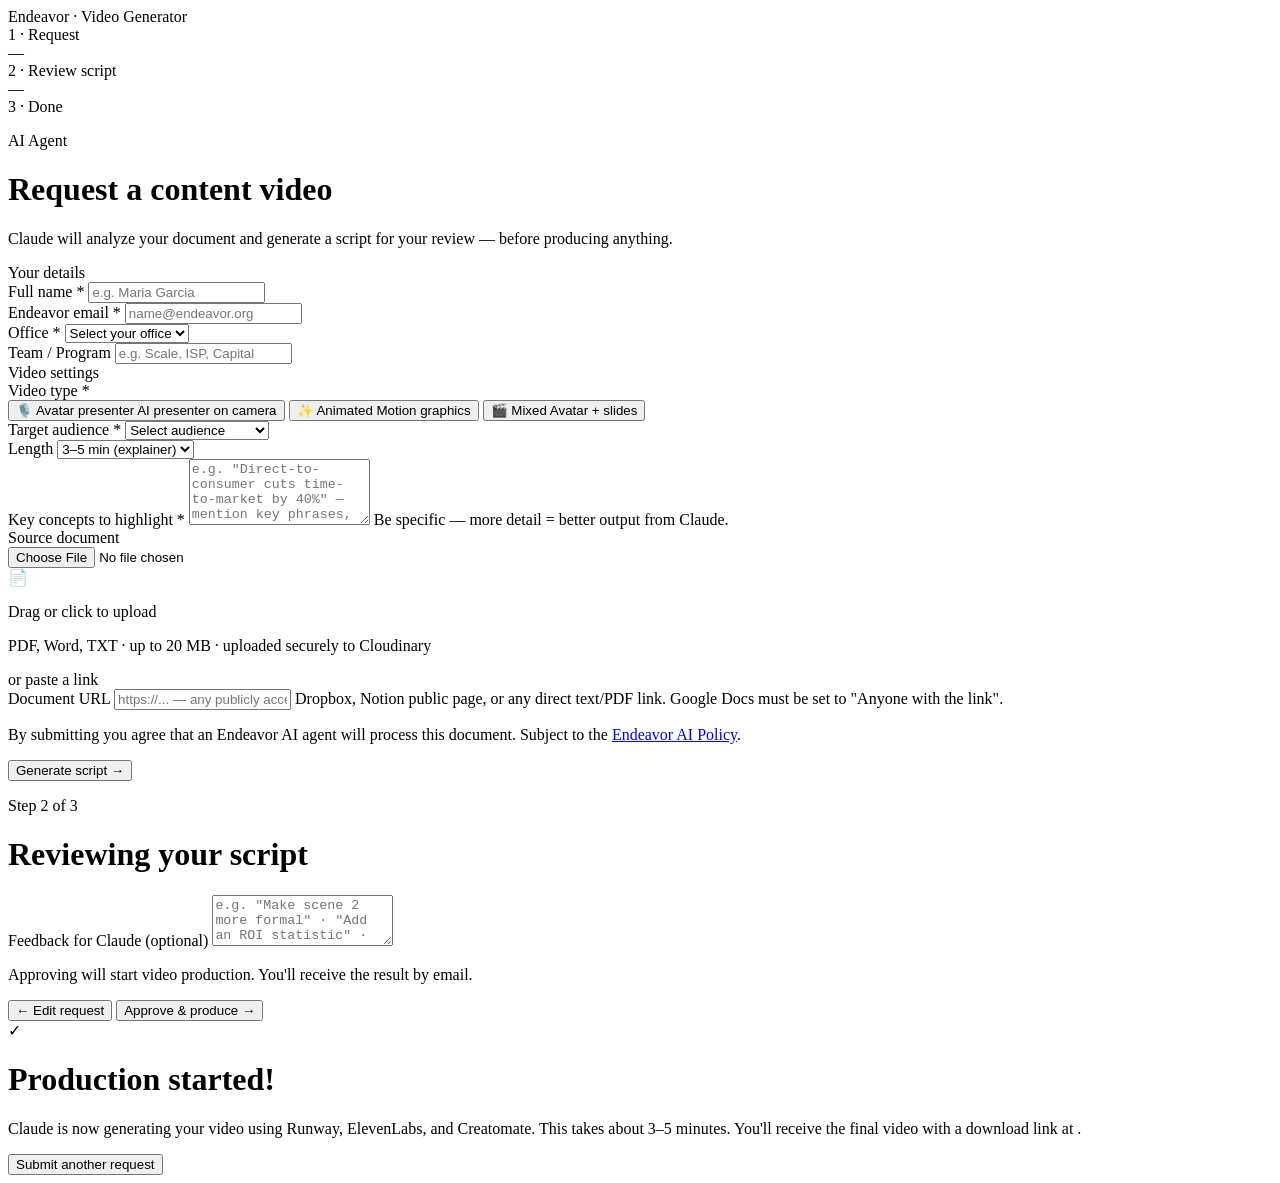
==== commit fa0bc367: "Rename endeavor-mvp-index-2.html to index.html" ====
--- a/index.html
+++ b/index.html
@@ -126,10 +126,27 @@
 
           <div class="card-section">
             <div class="section-label"><span>Source document</span></div>
+
+            <div class="upload-zone" id="upload-zone" role="button" tabindex="0">
+              <input type="file" id="archivo" name="archivo" accept=".pdf,.doc,.docx,.txt"/>
+              <div class="upload-content">
+                <div class="upload-icon">📄</div>
+                <p class="upload-title">Drag or click to upload</p>
+                <p class="upload-sub">PDF, Word, TXT · up to 20 MB · uploaded securely to Cloudinary</p>
+              </div>
+              <div class="upload-preview" id="upload-preview" hidden>
+                <span class="upload-file-icon">📎</span>
+                <span id="upload-filename"></span>
+                <button type="button" class="upload-remove" id="upload-remove" aria-label="Remove file">✕</button>
+              </div>
+            </div>
+
+            <div class="divider-or">or paste a link</div>
+
             <div class="field full">
-              <label for="documento_url">Document URL <span class="req">*</span></label>
-              <input type="url" id="documento_url" name="documento_url" placeholder="https://docs.google.com/document/d/... (must be publicly accessible)"/>
-              <span class="field-hint">Make the Google Doc public: Share → Anyone with the link → Viewer. Or use a Notion public page, Dropbox, or any direct text URL.</span>
+              <label for="documento_url">Document URL</label>
+              <input type="url" id="documento_url" name="documento_url" placeholder="https://... — any publicly accessible URL"/>
+              <span class="field-hint">Dropbox, Notion public page, or any direct text/PDF link. Google Docs must be set to "Anyone with the link".</span>
               <span class="ferr" id="err-doc"></span>
             </div>
           </div>
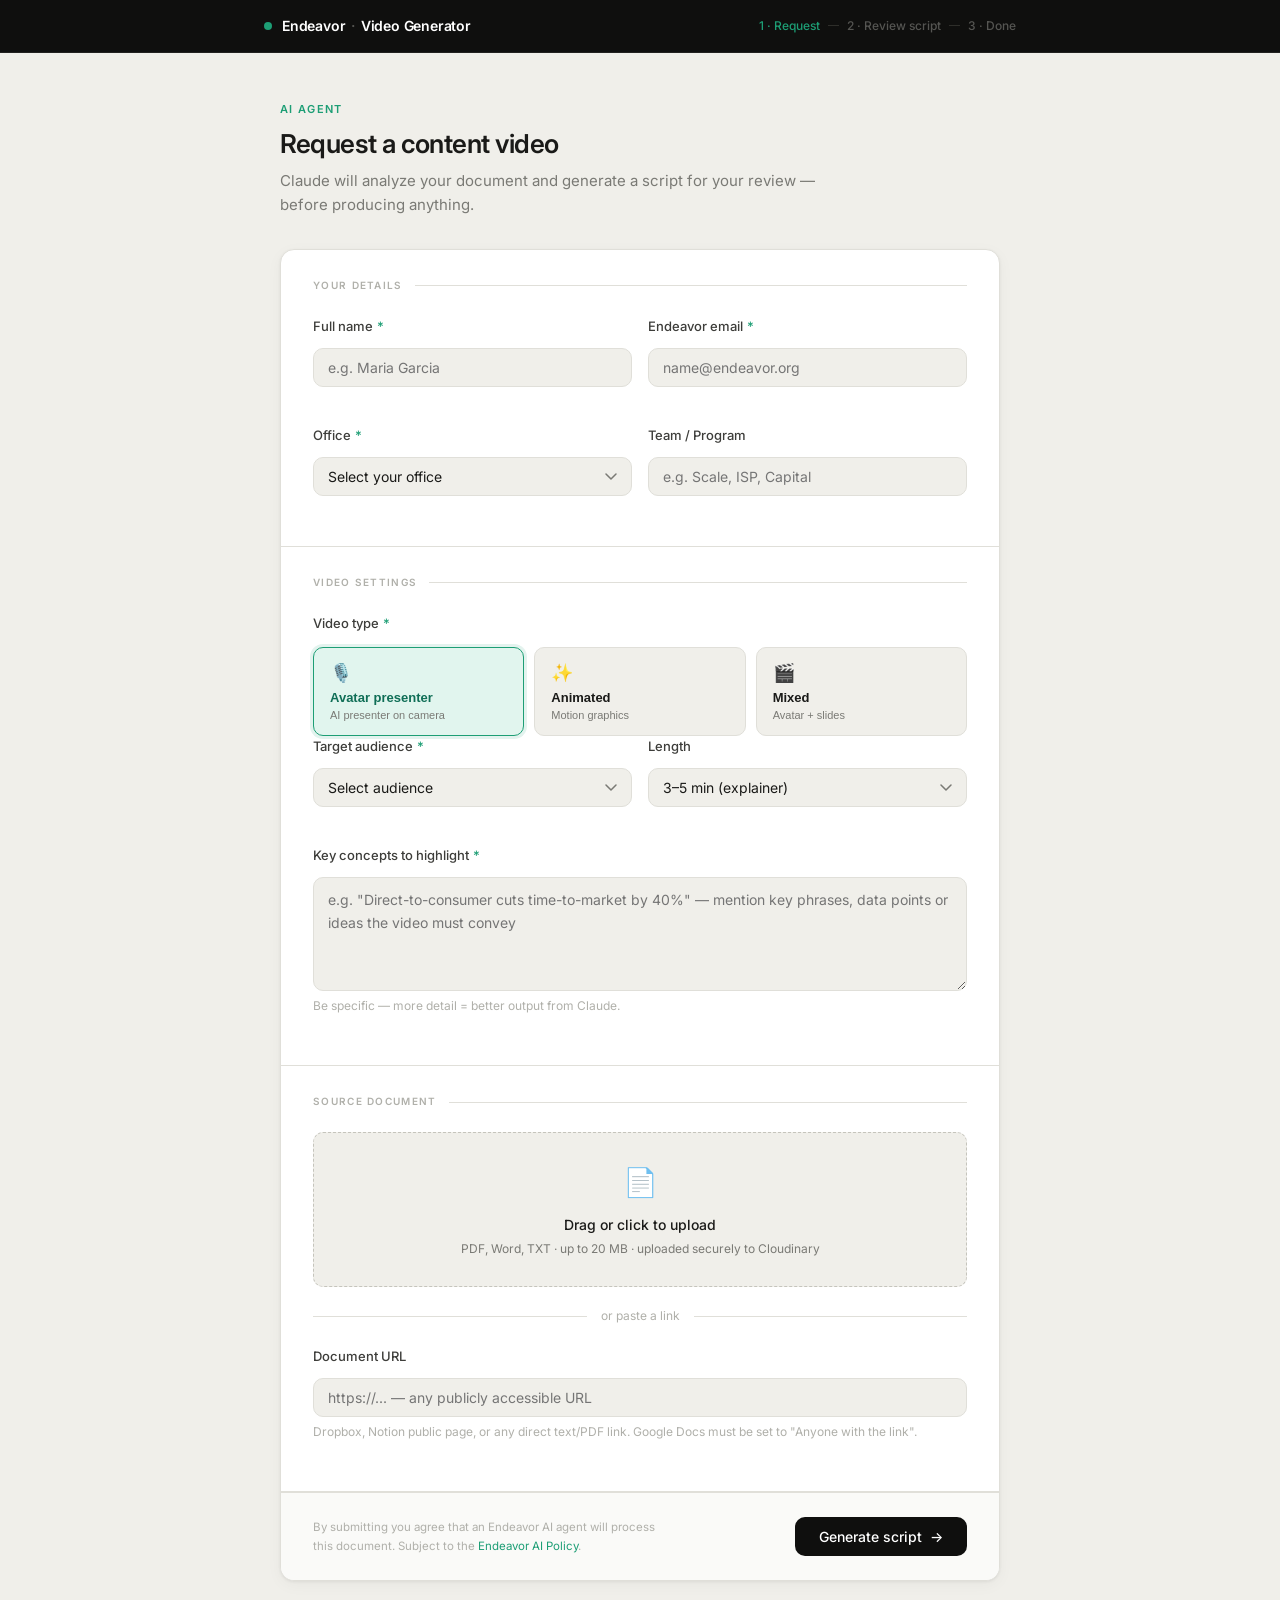
==== commit 7eb0d221: "Rename endeavor-mvp-index (3).html to index.html" ====
--- a/index.html
+++ b/index.html
@@ -129,14 +129,17 @@
 
             <div class="upload-zone" id="upload-zone" role="button" tabindex="0">
               <input type="file" id="archivo" name="archivo" accept=".pdf,.doc,.docx,.txt"/>
-              <div class="upload-content">
+              <div class="upload-content" id="upload-content">
                 <div class="upload-icon">📄</div>
                 <p class="upload-title">Drag or click to upload</p>
                 <p class="upload-sub">PDF, Word, TXT · up to 20 MB · uploaded securely to Cloudinary</p>
               </div>
               <div class="upload-preview" id="upload-preview" hidden>
                 <span class="upload-file-icon">📎</span>
-                <span id="upload-filename"></span>
+                <div class="upload-file-info">
+                  <span class="upload-filename" id="upload-filename"></span>
+                  <span class="upload-filesize" id="upload-filesize"></span>
+                </div>
                 <button type="button" class="upload-remove" id="upload-remove" aria-label="Remove file">✕</button>
               </div>
             </div>
--- a/style.css
+++ b/style.css
@@ -0,0 +1,146 @@
+*,*::before,*::after{box-sizing:border-box;margin:0;padding:0}
+html{scroll-behavior:smooth}
+:root{
+  --black:#0f0f0e;--ink:#1a1a18;--ink-mid:#3d3d3a;--ink-mute:#7a7a75;--ink-faint:#b0b0aa;
+  --canvas:#f0efea;--surface:#ffffff;
+  --teal:#1d9e75;--teal-l:#e1f5ee;--teal-d:#0f6e56;
+  --amber-l:#fef3d8;--amber:#f0a500;
+  --purple-l:#f0eeff;--purple:#6c5ce7;
+  --red:#d94f3d;--red-l:#fdecea;
+  --border:#e0dfd9;--border-s:#c5c4bc;
+  --radius:10px;--shadow:0 1px 3px rgba(0,0,0,.06),0 4px 16px rgba(0,0,0,.04);
+}
+body{font-family:'Inter',system-ui,sans-serif;font-size:14px;line-height:1.55;color:var(--ink);background:var(--canvas);min-height:100vh;-webkit-font-smoothing:antialiased}
+
+.site-header{background:var(--black);border-bottom:1px solid #222220;position:sticky;top:0;z-index:50}
+.header-inner{max-width:800px;margin:0 auto;padding:0 24px;height:52px;display:flex;align-items:center;gap:32px}
+.logo{display:flex;align-items:center;gap:10px;flex-shrink:0}
+.logo-dot{width:8px;height:8px;border-radius:50%;background:var(--teal)}
+.logo-text{font-size:14px;font-weight:600;color:#fff;letter-spacing:-.2px}
+.logo-div{color:#555552;margin:0 2px}
+.steps{display:flex;align-items:center;gap:8px;margin-left:auto}
+.step{font-size:12px;font-weight:500;color:#555552;transition:color .2s}
+.step.active{color:var(--teal)}
+.step-sep{color:#333330;font-size:11px}
+
+.main{padding:48px 24px 80px}
+.page{display:none;max-width:720px;margin:0 auto}
+.page.active{display:block}
+
+.page-header{margin-bottom:32px}
+.eyebrow{font-size:11px;font-weight:600;letter-spacing:1.3px;text-transform:uppercase;color:var(--teal);margin-bottom:10px}
+.page-title{font-size:26px;font-weight:600;letter-spacing:-.5px;line-height:1.2;margin-bottom:10px}
+.page-sub{font-size:15px;color:var(--ink-mute);line-height:1.6;max-width:540px}
+
+.card{background:var(--surface);border:1px solid var(--border);border-radius:14px;box-shadow:var(--shadow);overflow:hidden}
+.card-section{padding:28px 32px;border-bottom:1px solid var(--border)}
+.section-label{display:flex;align-items:center;gap:12px;margin-bottom:22px;font-size:10px;font-weight:600;letter-spacing:1.3px;text-transform:uppercase;color:var(--ink-faint)}
+.section-label::after{content:'';flex:1;height:1px;background:var(--border)}
+
+.field-row{display:grid;grid-template-columns:1fr 1fr;gap:16px;margin-bottom:16px}
+.field-row:last-child{margin-bottom:0}
+.field{display:flex;flex-direction:column;gap:6px}
+.field.full,.field-row.full{grid-column:1/-1}
+.field label,.field-label{font-size:13px;font-weight:500;color:var(--ink-mid);display:block;margin-bottom:6px}
+.req{color:var(--teal);margin-left:1px}
+.field input,.field select,.field textarea,textarea.feedback-area{font-family:'Inter',sans-serif;font-size:14px;color:var(--ink);background:var(--canvas);border:1px solid var(--border);border-radius:var(--radius);padding:10px 14px;width:100%;outline:none;transition:border-color .15s,box-shadow .15s,background .15s;appearance:none}
+.field input:focus,.field select:focus,.field textarea:focus,textarea.feedback-area:focus{border-color:var(--teal);box-shadow:0 0 0 3px rgba(29,158,117,.12);background:var(--surface)}
+.field input.invalid,.field select.invalid,.field textarea.invalid{border-color:var(--red);box-shadow:0 0 0 3px rgba(217,79,61,.1)}
+.field select{cursor:pointer;background-image:url("data:image/svg+xml,%3Csvg width='12' height='7' viewBox='0 0 12 7' fill='none' xmlns='http://www.w3.org/2000/svg'%3E%3Cpath d='M1 1L6 6L11 1' stroke='%237a7a75' stroke-width='1.5' stroke-linecap='round' stroke-linejoin='round'/%3E%3C/svg%3E");background-repeat:no-repeat;background-position:right 14px center;padding-right:38px}
+.field textarea,textarea.feedback-area{resize:vertical;min-height:80px;line-height:1.65}
+.field-hint{font-size:12px;color:var(--ink-faint);line-height:1.5}
+.ferr{font-size:12px;color:var(--red);min-height:16px}
+
+.tipo-grid{display:grid;grid-template-columns:repeat(3,1fr);gap:10px;margin-top:2px}
+.tipo-pill{display:flex;flex-direction:column;align-items:flex-start;gap:4px;padding:14px 16px;background:var(--canvas);border:1.5px solid var(--border);border-radius:var(--radius);cursor:pointer;transition:all .15s;text-align:left}
+.tipo-pill:hover{border-color:var(--teal-d);background:var(--teal-l)}
+.tipo-pill.active{border-color:var(--teal);background:var(--teal-l);box-shadow:0 0 0 3px rgba(29,158,117,.12)}
+.tipo-icon{font-size:18px;margin-bottom:2px}
+.tipo-title{font-size:13px;font-weight:600;color:var(--ink)}
+.tipo-pill.active .tipo-title{color:var(--teal-d)}
+.tipo-desc{font-size:11px;color:var(--ink-mute)}
+
+.card-footer{padding:24px 32px;display:flex;align-items:center;justify-content:space-between;gap:24px;background:#fafaf8;border-top:1px solid var(--border)}
+.disclaimer{font-size:11.5px;color:var(--ink-faint);line-height:1.6;max-width:360px}
+.disclaimer a{color:var(--teal);text-decoration:none}
+.btn-group{display:flex;gap:10px;flex-shrink:0}
+
+.btn-primary,.btn-secondary{display:inline-flex;align-items:center;gap:8px;padding:11px 24px;border-radius:var(--radius);font-family:'Inter',sans-serif;font-size:14px;font-weight:500;cursor:pointer;border:none;transition:all .15s;white-space:nowrap;flex-shrink:0}
+.btn-primary{background:var(--black);color:#fff}
+.btn-primary:hover{background:#2a2a28;transform:translateY(-1px);box-shadow:0 4px 14px rgba(0,0,0,.18)}
+.btn-primary:disabled{opacity:.6;cursor:not-allowed;transform:none;box-shadow:none}
+.btn-secondary{background:var(--surface);color:var(--ink-mid);border:1px solid var(--border)}
+.btn-secondary:hover{border-color:var(--border-s);color:var(--ink);background:var(--canvas)}
+.btn-spinner{width:14px;height:14px;border:2px solid rgba(255,255,255,.3);border-top-color:#fff;border-radius:50%;animation:spin .7s linear infinite}
+.btn-spinner[hidden]{display:none}
+@keyframes spin{to{transform:rotate(360deg)}}
+
+.exec-summary{background:var(--teal-l);border-bottom:1px solid #a0dcc8;padding:20px 32px}
+.exec-label{font-size:10px;font-weight:600;letter-spacing:1.2px;text-transform:uppercase;color:var(--teal-d);margin-bottom:8px}
+.exec-text{font-size:14px;color:#0d5c42;line-height:1.65}
+
+.scenes-list{padding:24px 32px;display:flex;flex-direction:column;gap:12px}
+.scene-card{border:1px solid var(--border);border-radius:10px;overflow:hidden}
+.scene-hdr{display:flex;align-items:center;gap:10px;padding:12px 16px;background:#fafaf8;border-bottom:1px solid var(--border)}
+.scene-num{font-family:'DM Mono',monospace;font-size:11px;font-weight:500;color:var(--ink-mute);background:var(--border);border-radius:4px;padding:2px 8px}
+.scene-badge{font-size:11px;font-weight:600;padding:3px 10px;border-radius:20px}
+.badge-avatar{background:var(--teal-l);color:var(--teal-d)}
+.badge-animacion{background:var(--purple-l);color:var(--purple)}
+.badge-datos{background:var(--amber-l);color:#92600a}
+.badge-slides{background:#e8f4fd;color:#1a5fa8}
+.scene-dur{margin-left:auto;font-family:'DM Mono',monospace;font-size:12px;color:var(--ink-mute)}
+.scene-body{padding:14px 16px}
+.scene-title{font-size:13px;font-weight:600;color:var(--ink);margin-bottom:8px}
+.scene-narr{font-size:13px;color:var(--ink-mid);line-height:1.7;border-left:3px solid var(--border);padding-left:12px;font-style:italic}
+.scene-vis{font-size:12px;color:var(--ink-faint);margin-top:8px;padding-left:15px}
+
+.done-wrap{max-width:520px;margin:0 auto;text-align:center;padding:60px 24px}
+.done-icon{width:64px;height:64px;border-radius:50%;background:var(--teal-l);border:2px solid var(--teal);color:var(--teal-d);font-size:28px;font-weight:600;display:flex;align-items:center;justify-content:center;margin:0 auto 24px}
+.done-title{font-size:24px;font-weight:600;letter-spacing:-.4px;margin-bottom:16px}
+.done-body{font-size:15px;color:var(--ink-mute);line-height:1.7;margin-bottom:28px}
+.done-id{font-family:'DM Mono',monospace;font-size:12px;color:var(--ink-faint);background:var(--canvas);border:1px solid var(--border);border-radius:6px;padding:8px 16px;display:inline-block;margin-bottom:28px}
+
+.toast-wrap{position:fixed;bottom:24px;right:24px;z-index:999;display:flex;flex-direction:column;gap:8px;pointer-events:none}
+.toast{background:var(--ink);color:#fff;padding:12px 18px;border-radius:10px;font-size:13px;font-weight:500;box-shadow:0 8px 24px rgba(0,0,0,.2);display:flex;align-items:center;gap:10px;max-width:360px;pointer-events:all;animation:tIn .2s ease}
+.toast.error{background:var(--red)}
+.toast.success{background:var(--teal-d)}
+@keyframes tIn{from{opacity:0;transform:translateY(10px)}to{opacity:1;transform:translateY(0)}}
+@keyframes tOut{from{opacity:1}to{opacity:0;transform:translateY(6px)}}
+
+@media(max-width:600px){
+  .main{padding:32px 16px 60px}
+  .card-section{padding:22px 20px}
+  .scenes-list{padding:16px 20px}
+  .exec-summary{padding:16px 20px}
+  .card-footer{flex-direction:column;align-items:stretch}
+  .btn-group{flex-direction:column}
+  .btn-primary,.btn-secondary{width:100%;justify-content:center}
+  .field-row{grid-template-columns:1fr}
+  .tipo-grid{grid-template-columns:1fr}
+  .page-title{font-size:22px}
+  .steps{display:none}
+}
+@media(prefers-reduced-motion:reduce){*,*::before,*::after{transition:none!important;animation:none!important}}
+
+/* ── UPLOAD ZONE ── */
+.upload-zone{position:relative;border:1.5px dashed var(--border-s);border-radius:var(--radius);padding:28px 24px;text-align:center;cursor:pointer;transition:all .15s;background:var(--canvas);margin-bottom:0}
+.upload-zone:hover,.upload-zone.drag-over{border-color:var(--teal);background:var(--teal-l)}
+.upload-zone.has-file{border-style:solid;border-color:var(--teal);background:var(--teal-l)}
+.upload-zone input[type="file"]{position:absolute;inset:0;opacity:0;cursor:pointer;width:100%;height:100%;border:none;background:none;box-shadow:none}
+/* When a file is selected, pull the input out of the way so Remove button is clickable */
+.upload-zone.has-file input[type="file"]{pointer-events:none}
+.upload-content{pointer-events:none}
+.upload-icon{font-size:28px;margin-bottom:10px;display:block;transition:transform .15s}
+.upload-zone.has-file .upload-icon{transform:scale(0.9)}
+.upload-title{font-size:14px;font-weight:500;color:var(--ink);margin-bottom:4px}
+.upload-sub{font-size:12px;color:var(--ink-mute)}
+.upload-preview{display:flex;align-items:center;justify-content:center;gap:8px;pointer-events:none}
+.upload-preview[hidden]{display:none}
+.upload-file-icon{font-size:18px;flex-shrink:0}
+.upload-file-info{display:flex;flex-direction:column;align-items:flex-start;gap:2px;min-width:0}
+.upload-filename{font-family:'DM Mono',monospace;font-size:13px;font-weight:500;color:var(--teal-d);max-width:280px;overflow:hidden;text-overflow:ellipsis;white-space:nowrap}
+.upload-filesize{font-size:11px;color:var(--ink-mute)}
+.upload-remove{pointer-events:all;background:none;border:none;color:var(--ink-mute);cursor:pointer;font-size:13px;padding:4px 8px;border-radius:4px;transition:color .15s,background .15s;flex-shrink:0;line-height:1}
+.upload-remove:hover{color:var(--red);background:var(--red-l)}
+.divider-or{display:flex;align-items:center;gap:14px;margin:20px 0;font-size:12px;color:var(--ink-faint)}
+.divider-or::before,.divider-or::after{content:'';flex:1;height:1px;background:var(--border)}
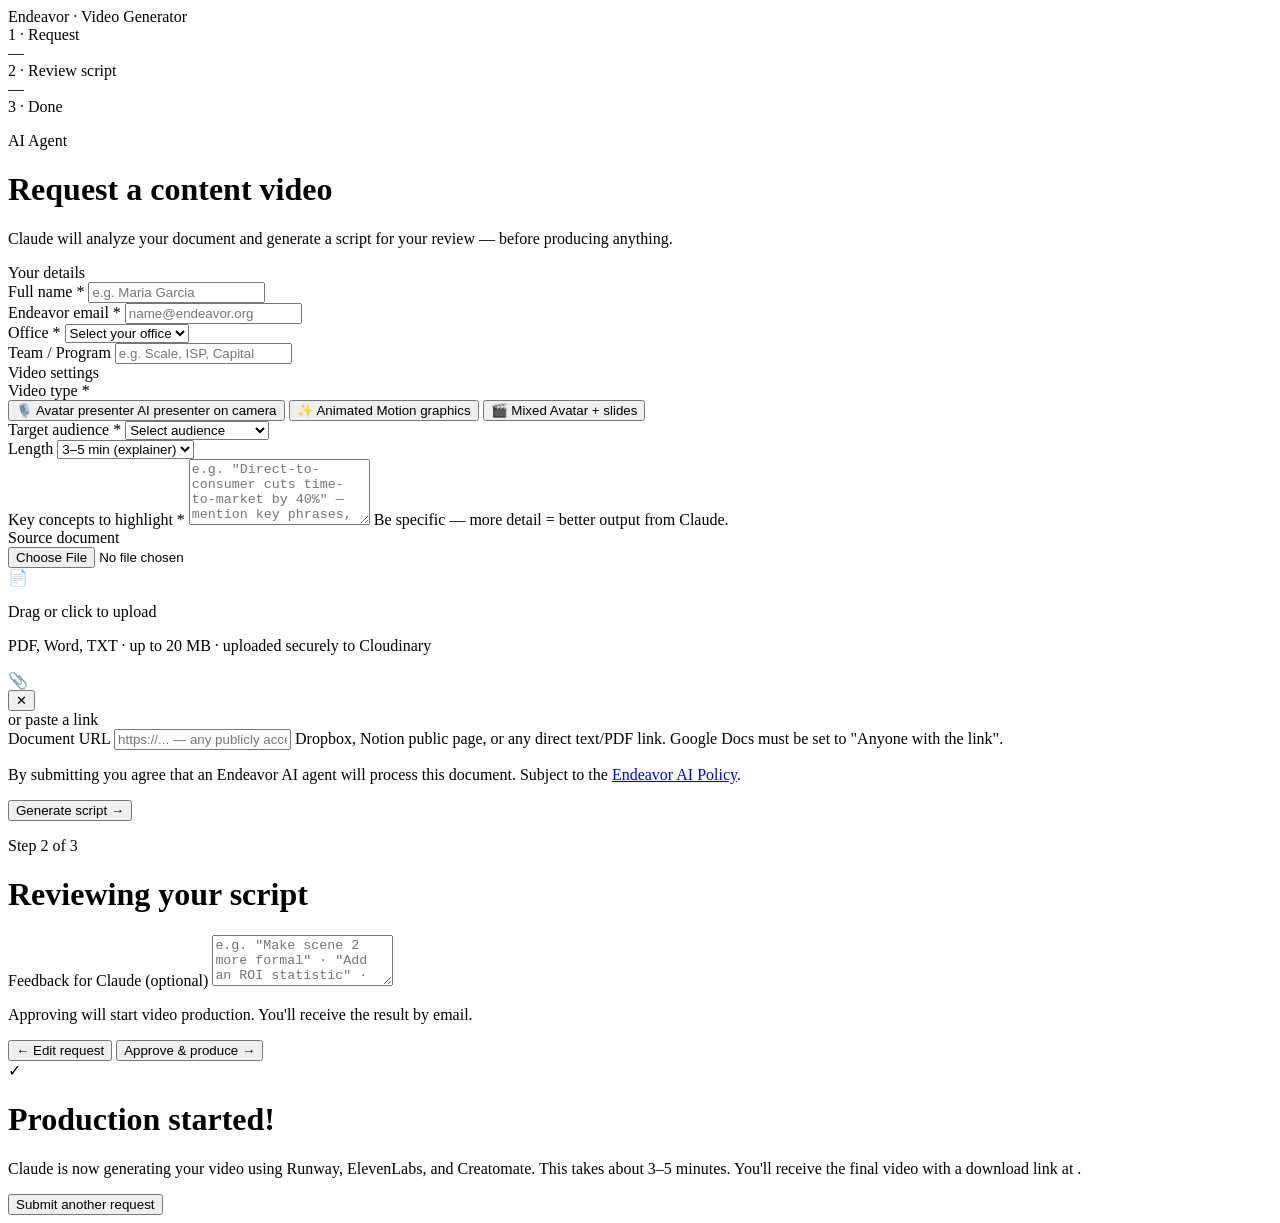
==== commit 7cf5d1e3: "Rename endeavor-mvp-index (4).html to index.html" ====
--- a/index.html
+++ b/index.html
@@ -134,7 +134,7 @@
                 <p class="upload-title">Drag or click to upload</p>
                 <p class="upload-sub">PDF, Word, TXT · up to 20 MB · uploaded securely to Cloudinary</p>
               </div>
-              <div class="upload-preview" id="upload-preview" hidden>
+              <div class="upload-preview" id="upload-preview">
                 <span class="upload-file-icon">📎</span>
                 <div class="upload-file-info">
                   <span class="upload-filename" id="upload-filename"></span>
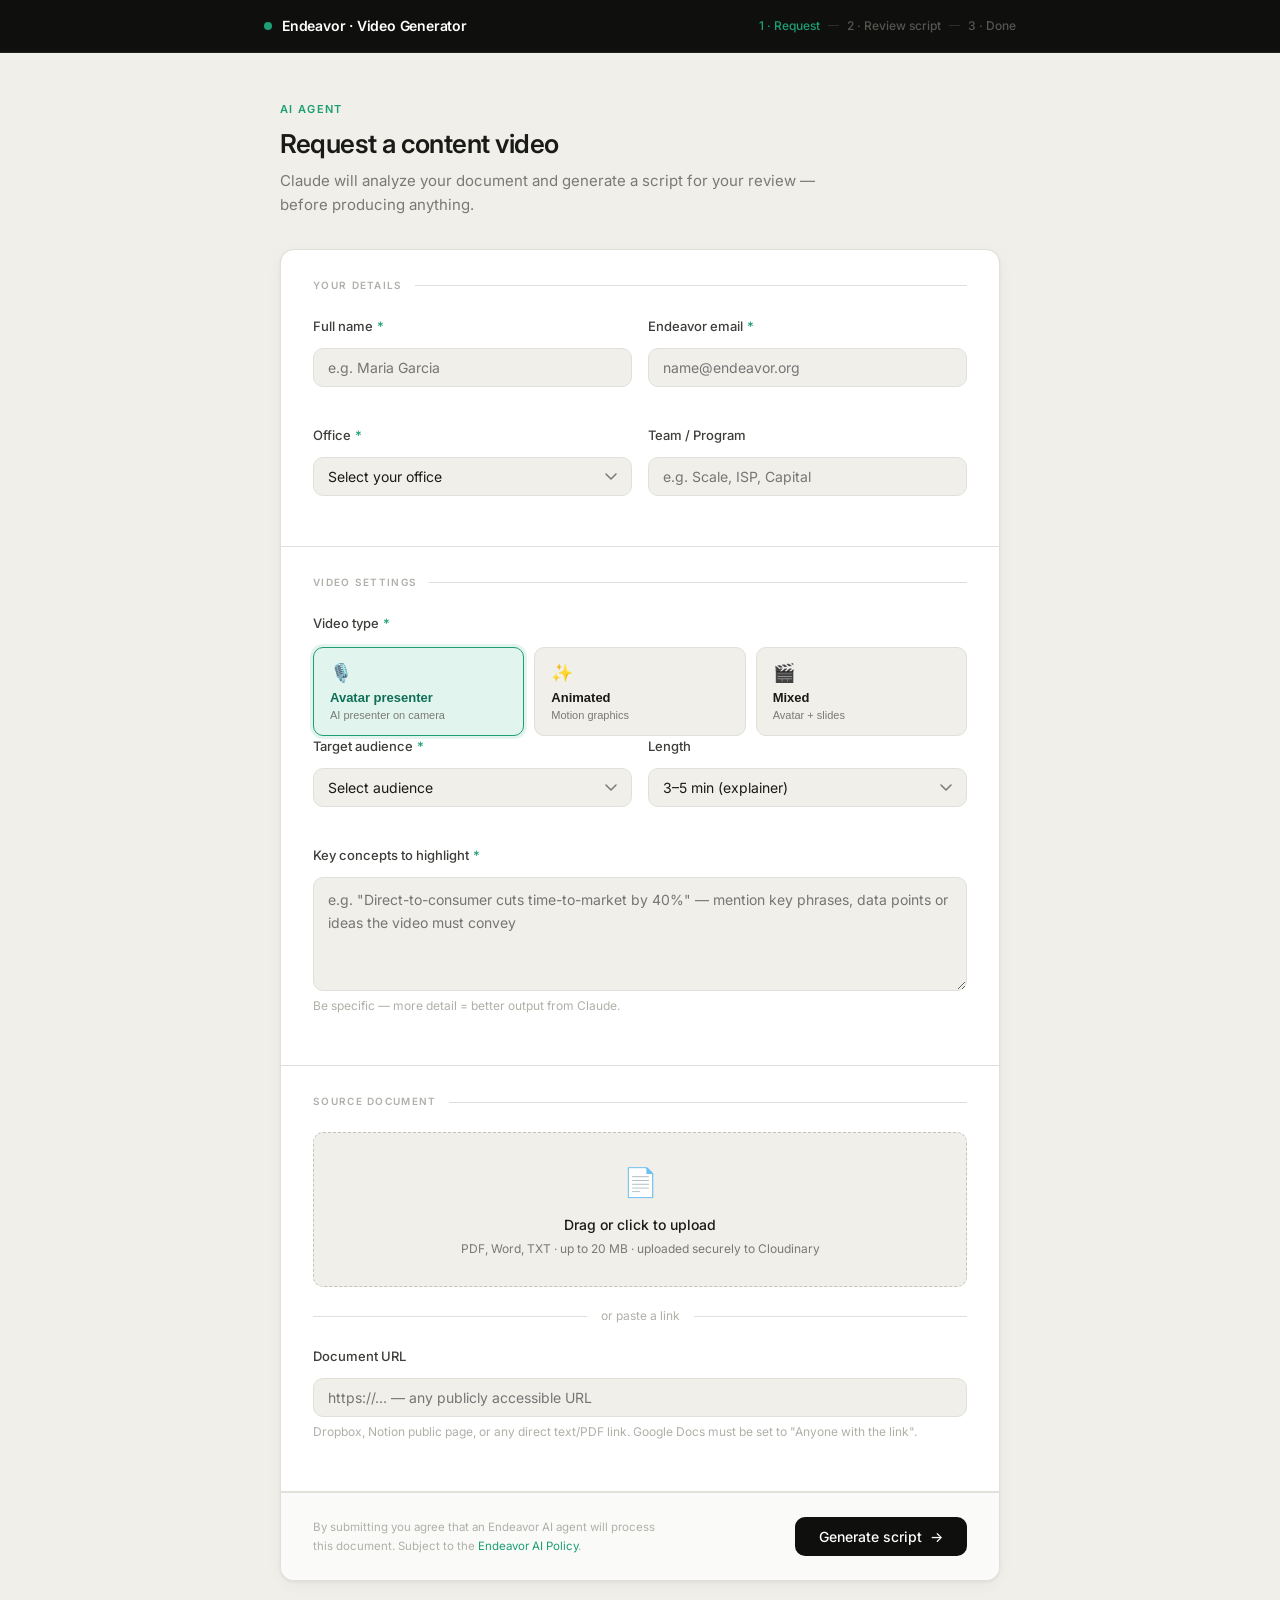
==== commit a13a31f1: "Rename index (3).html to index.html" ====
--- a/index.html
+++ b/index.html
@@ -2,7 +2,7 @@
 <html lang="en">
 <head>
   <meta charset="UTF-8"/>
-  <meta name="viewport" content="width=device-width,initial-scale=1.0"/>
+  <meta name="viewport" content="width=device-width, initial-scale=1.0"/>
   <title>Endeavor · Video Request</title>
   <link rel="preconnect" href="https://fonts.googleapis.com"/>
   <link rel="preconnect" href="https://fonts.gstatic.com" crossorigin/>
@@ -10,30 +10,37 @@
   <link rel="stylesheet" href="style.css"/>
 </head>
 <body>
+
   <header class="site-header">
     <div class="header-inner">
-      <div class="logo"><span class="logo-dot"></span><span class="logo-text">Endeavor <span class="logo-div">·</span> Video Generator</span></div>
+      <div class="logo">
+        <span class="logo-dot"></span>
+        <span class="logo-text">Endeavor <span class="logo-divider">·</span> Video Generator</span>
+      </div>
       <div class="steps" id="steps">
-        <div class="step active" data-step="1">1 · Request</div>
-        <div class="step-sep">—</div>
-        <div class="step" data-step="2">2 · Review script</div>
-        <div class="step-sep">—</div>
-        <div class="step" data-step="3">3 · Done</div>
+        <span class="step active" data-step="1">1 · Request</span>
+        <span class="step-sep">—</span>
+        <span class="step" data-step="2">2 · Review script</span>
+        <span class="step-sep">—</span>
+        <span class="step" data-step="3">3 · Done</span>
       </div>
     </div>
   </header>
 
   <main class="main">
 
-    <!-- PAGE 1: FORM -->
+    <!-- PAGE 1 -->
     <div class="page active" id="page-1">
       <div class="page-header">
         <p class="eyebrow">AI Agent</p>
         <h1 class="page-title">Request a content video</h1>
         <p class="page-sub">Claude will analyze your document and generate a script for your review — before producing anything.</p>
       </div>
+
       <form id="video-form" novalidate>
         <div class="card">
+
+          <!-- SECTION 1: REQUESTER -->
           <div class="card-section">
             <div class="section-label"><span>Your details</span></div>
             <div class="field-row">
@@ -71,11 +78,12 @@
             </div>
           </div>
 
+          <!-- SECTION 2: VIDEO -->
           <div class="card-section">
             <div class="section-label"><span>Video settings</span></div>
             <div class="field full">
               <label>Video type <span class="req">*</span></label>
-              <div class="tipo-grid">
+              <div class="tipo-grid" role="group">
                 <button type="button" class="tipo-pill active" data-value="avatar" aria-pressed="true">
                   <span class="tipo-icon">🎙️</span>
                   <span class="tipo-title">Avatar presenter</span>
@@ -124,18 +132,21 @@
             </div>
           </div>
 
+          <!-- SECTION 3: DOCUMENT -->
           <div class="card-section">
             <div class="section-label"><span>Source document</span></div>
 
-            <div class="upload-zone" id="upload-zone" role="button" tabindex="0">
-              <input type="file" id="archivo" name="archivo" accept=".pdf,.doc,.docx,.txt"/>
-              <div class="upload-content" id="upload-content">
-                <div class="upload-icon">📄</div>
+            <div class="upload-zone" id="upload-zone" role="button" tabindex="0" aria-label="Upload file">
+              <input type="file" id="archivo" name="archivo" accept=".pdf,.doc,.docx,.txt" aria-label="Select file"/>
+              <!-- shown when no file selected -->
+              <div class="upload-empty" id="upload-empty">
+                <span class="upload-icon" aria-hidden="true">📄</span>
                 <p class="upload-title">Drag or click to upload</p>
                 <p class="upload-sub">PDF, Word, TXT · up to 20 MB · uploaded securely to Cloudinary</p>
               </div>
-              <div class="upload-preview" id="upload-preview">
-                <span class="upload-file-icon">📎</span>
+              <!-- shown after file selected -->
+              <div class="upload-chosen" id="upload-chosen">
+                <span class="upload-file-icon" aria-hidden="true">📎</span>
                 <div class="upload-file-info">
                   <span class="upload-filename" id="upload-filename"></span>
                   <span class="upload-filesize" id="upload-filesize"></span>
@@ -158,15 +169,15 @@
             <p class="disclaimer">By submitting you agree that an Endeavor AI agent will process this document. Subject to the <a href="https://oneendeavor.notion.site/Endeavor-AI-Policy-1d6bd9fe4dd680fe929ece53a9850c24" target="_blank" rel="noopener">Endeavor AI Policy</a>.</p>
             <button type="submit" class="btn-primary" id="btn-submit">
               <span class="btn-label">Generate script</span>
-              <span class="btn-arrow">→</span>
-              <span class="btn-spinner" hidden></span>
+              <span class="btn-arrow" aria-hidden="true">→</span>
+              <span class="btn-spinner" aria-hidden="true" hidden></span>
             </button>
           </div>
         </div>
       </form>
     </div>
 
-    <!-- PAGE 2: SCRIPT REVIEW -->
+    <!-- PAGE 2 -->
     <div class="page" id="page-2">
       <div class="page-header">
         <p class="eyebrow">Step 2 of 3</p>
@@ -186,20 +197,20 @@
             <button class="btn-secondary" onclick="goBack()">← Edit request</button>
             <button class="btn-primary" id="btn-approve" onclick="approveScript()">
               <span class="btn-label">Approve &amp; produce</span>
-              <span class="btn-arrow">→</span>
-              <span class="btn-spinner" hidden></span>
+              <span class="btn-arrow" aria-hidden="true">→</span>
+              <span class="btn-spinner" aria-hidden="true" hidden></span>
             </button>
           </div>
         </div>
       </div>
     </div>
 
-    <!-- PAGE 3: DONE -->
+    <!-- PAGE 3 -->
     <div class="page" id="page-3">
       <div class="done-wrap">
         <div class="done-icon">✓</div>
         <h1 class="done-title">Production started!</h1>
-        <p class="done-body">Claude is now generating your video using Runway, ElevenLabs, and Creatomate. This takes about 3–5 minutes. You'll receive the final video with a download link at <strong id="done-email"></strong>.</p>
+        <p class="done-body">Your video is being generated. This takes about 3–5 minutes. You'll receive it at <strong id="done-email"></strong>.</p>
         <div class="done-id" id="done-id"></div>
         <button class="btn-secondary" onclick="startOver()">Submit another request</button>
       </div>
--- a/style.css
+++ b/style.css
@@ -0,0 +1,148 @@
+*,*::before,*::after{box-sizing:border-box;margin:0;padding:0}
+html{scroll-behavior:smooth}
+:root{
+  --black:#0f0f0e;--ink:#1a1a18;--ink-mid:#3d3d3a;--ink-mute:#7a7a75;--ink-faint:#b0b0aa;
+  --canvas:#f0efea;--surface:#ffffff;
+  --teal:#1d9e75;--teal-l:#e1f5ee;--teal-d:#0f6e56;
+  --amber-l:#fef3d8;--amber:#f0a500;
+  --purple-l:#f0eeff;--purple:#6c5ce7;
+  --red:#d94f3d;--red-l:#fdecea;
+  --border:#e0dfd9;--border-s:#c5c4bc;
+  --radius:10px;--shadow:0 1px 3px rgba(0,0,0,.06),0 4px 16px rgba(0,0,0,.04);
+}
+body{font-family:'Inter',system-ui,sans-serif;font-size:14px;line-height:1.55;color:var(--ink);background:var(--canvas);min-height:100vh;-webkit-font-smoothing:antialiased}
+
+.site-header{background:var(--black);border-bottom:1px solid #222220;position:sticky;top:0;z-index:50}
+.header-inner{max-width:800px;margin:0 auto;padding:0 24px;height:52px;display:flex;align-items:center;gap:32px}
+.logo{display:flex;align-items:center;gap:10px;flex-shrink:0}
+.logo-dot{width:8px;height:8px;border-radius:50%;background:var(--teal)}
+.logo-text{font-size:14px;font-weight:600;color:#fff;letter-spacing:-.2px}
+.logo-div{color:#555552;margin:0 2px}
+.steps{display:flex;align-items:center;gap:8px;margin-left:auto}
+.step{font-size:12px;font-weight:500;color:#555552;transition:color .2s}
+.step.active{color:var(--teal)}
+.step-sep{color:#333330;font-size:11px}
+
+.main{padding:48px 24px 80px}
+.page{display:none;max-width:720px;margin:0 auto}
+.page.active{display:block}
+
+.page-header{margin-bottom:32px}
+.eyebrow{font-size:11px;font-weight:600;letter-spacing:1.3px;text-transform:uppercase;color:var(--teal);margin-bottom:10px}
+.page-title{font-size:26px;font-weight:600;letter-spacing:-.5px;line-height:1.2;margin-bottom:10px}
+.page-sub{font-size:15px;color:var(--ink-mute);line-height:1.6;max-width:540px}
+
+.card{background:var(--surface);border:1px solid var(--border);border-radius:14px;box-shadow:var(--shadow);overflow:hidden}
+.card-section{padding:28px 32px;border-bottom:1px solid var(--border)}
+.section-label{display:flex;align-items:center;gap:12px;margin-bottom:22px;font-size:10px;font-weight:600;letter-spacing:1.3px;text-transform:uppercase;color:var(--ink-faint)}
+.section-label::after{content:'';flex:1;height:1px;background:var(--border)}
+
+.field-row{display:grid;grid-template-columns:1fr 1fr;gap:16px;margin-bottom:16px}
+.field-row:last-child{margin-bottom:0}
+.field{display:flex;flex-direction:column;gap:6px}
+.field.full,.field-row.full{grid-column:1/-1}
+.field label,.field-label{font-size:13px;font-weight:500;color:var(--ink-mid);display:block;margin-bottom:6px}
+.req{color:var(--teal);margin-left:1px}
+.field input,.field select,.field textarea,textarea.feedback-area{font-family:'Inter',sans-serif;font-size:14px;color:var(--ink);background:var(--canvas);border:1px solid var(--border);border-radius:var(--radius);padding:10px 14px;width:100%;outline:none;transition:border-color .15s,box-shadow .15s,background .15s;appearance:none}
+.field input:focus,.field select:focus,.field textarea:focus,textarea.feedback-area:focus{border-color:var(--teal);box-shadow:0 0 0 3px rgba(29,158,117,.12);background:var(--surface)}
+.field input.invalid,.field select.invalid,.field textarea.invalid{border-color:var(--red);box-shadow:0 0 0 3px rgba(217,79,61,.1)}
+.field select{cursor:pointer;background-image:url("data:image/svg+xml,%3Csvg width='12' height='7' viewBox='0 0 12 7' fill='none' xmlns='http://www.w3.org/2000/svg'%3E%3Cpath d='M1 1L6 6L11 1' stroke='%237a7a75' stroke-width='1.5' stroke-linecap='round' stroke-linejoin='round'/%3E%3C/svg%3E");background-repeat:no-repeat;background-position:right 14px center;padding-right:38px}
+.field textarea,textarea.feedback-area{resize:vertical;min-height:80px;line-height:1.65}
+.field-hint{font-size:12px;color:var(--ink-faint);line-height:1.5}
+.ferr{font-size:12px;color:var(--red);min-height:16px}
+
+.tipo-grid{display:grid;grid-template-columns:repeat(3,1fr);gap:10px;margin-top:2px}
+.tipo-pill{display:flex;flex-direction:column;align-items:flex-start;gap:4px;padding:14px 16px;background:var(--canvas);border:1.5px solid var(--border);border-radius:var(--radius);cursor:pointer;transition:all .15s;text-align:left}
+.tipo-pill:hover{border-color:var(--teal-d);background:var(--teal-l)}
+.tipo-pill.active{border-color:var(--teal);background:var(--teal-l);box-shadow:0 0 0 3px rgba(29,158,117,.12)}
+.tipo-icon{font-size:18px;margin-bottom:2px}
+.tipo-title{font-size:13px;font-weight:600;color:var(--ink)}
+.tipo-pill.active .tipo-title{color:var(--teal-d)}
+.tipo-desc{font-size:11px;color:var(--ink-mute)}
+
+.card-footer{padding:24px 32px;display:flex;align-items:center;justify-content:space-between;gap:24px;background:#fafaf8;border-top:1px solid var(--border)}
+.disclaimer{font-size:11.5px;color:var(--ink-faint);line-height:1.6;max-width:360px}
+.disclaimer a{color:var(--teal);text-decoration:none}
+.btn-group{display:flex;gap:10px;flex-shrink:0}
+
+.btn-primary,.btn-secondary{display:inline-flex;align-items:center;gap:8px;padding:11px 24px;border-radius:var(--radius);font-family:'Inter',sans-serif;font-size:14px;font-weight:500;cursor:pointer;border:none;transition:all .15s;white-space:nowrap;flex-shrink:0}
+.btn-primary{background:var(--black);color:#fff}
+.btn-primary:hover{background:#2a2a28;transform:translateY(-1px);box-shadow:0 4px 14px rgba(0,0,0,.18)}
+.btn-primary:disabled{opacity:.6;cursor:not-allowed;transform:none;box-shadow:none}
+.btn-secondary{background:var(--surface);color:var(--ink-mid);border:1px solid var(--border)}
+.btn-secondary:hover{border-color:var(--border-s);color:var(--ink);background:var(--canvas)}
+.btn-spinner{width:14px;height:14px;border:2px solid rgba(255,255,255,.3);border-top-color:#fff;border-radius:50%;animation:spin .7s linear infinite}
+.btn-spinner[hidden]{display:none}
+@keyframes spin{to{transform:rotate(360deg)}}
+
+.exec-summary{background:var(--teal-l);border-bottom:1px solid #a0dcc8;padding:20px 32px}
+.exec-label{font-size:10px;font-weight:600;letter-spacing:1.2px;text-transform:uppercase;color:var(--teal-d);margin-bottom:8px}
+.exec-text{font-size:14px;color:#0d5c42;line-height:1.65}
+
+.scenes-list{padding:24px 32px;display:flex;flex-direction:column;gap:12px}
+.scene-card{border:1px solid var(--border);border-radius:10px;overflow:hidden}
+.scene-hdr{display:flex;align-items:center;gap:10px;padding:12px 16px;background:#fafaf8;border-bottom:1px solid var(--border)}
+.scene-num{font-family:'DM Mono',monospace;font-size:11px;font-weight:500;color:var(--ink-mute);background:var(--border);border-radius:4px;padding:2px 8px}
+.scene-badge{font-size:11px;font-weight:600;padding:3px 10px;border-radius:20px}
+.badge-avatar{background:var(--teal-l);color:var(--teal-d)}
+.badge-animacion{background:var(--purple-l);color:var(--purple)}
+.badge-datos{background:var(--amber-l);color:#92600a}
+.badge-slides{background:#e8f4fd;color:#1a5fa8}
+.scene-dur{margin-left:auto;font-family:'DM Mono',monospace;font-size:12px;color:var(--ink-mute)}
+.scene-body{padding:14px 16px}
+.scene-title{font-size:13px;font-weight:600;color:var(--ink);margin-bottom:8px}
+.scene-narr{font-size:13px;color:var(--ink-mid);line-height:1.7;border-left:3px solid var(--border);padding-left:12px;font-style:italic}
+.scene-vis{font-size:12px;color:var(--ink-faint);margin-top:8px;padding-left:15px}
+
+.done-wrap{max-width:520px;margin:0 auto;text-align:center;padding:60px 24px}
+.done-icon{width:64px;height:64px;border-radius:50%;background:var(--teal-l);border:2px solid var(--teal);color:var(--teal-d);font-size:28px;font-weight:600;display:flex;align-items:center;justify-content:center;margin:0 auto 24px}
+.done-title{font-size:24px;font-weight:600;letter-spacing:-.4px;margin-bottom:16px}
+.done-body{font-size:15px;color:var(--ink-mute);line-height:1.7;margin-bottom:28px}
+.done-id{font-family:'DM Mono',monospace;font-size:12px;color:var(--ink-faint);background:var(--canvas);border:1px solid var(--border);border-radius:6px;padding:8px 16px;display:inline-block;margin-bottom:28px}
+
+.toast-wrap{position:fixed;bottom:24px;right:24px;z-index:999;display:flex;flex-direction:column;gap:8px;pointer-events:none}
+.toast{background:var(--ink);color:#fff;padding:12px 18px;border-radius:10px;font-size:13px;font-weight:500;box-shadow:0 8px 24px rgba(0,0,0,.2);display:flex;align-items:center;gap:10px;max-width:360px;pointer-events:all;animation:tIn .2s ease}
+.toast.error{background:var(--red)}
+.toast.success{background:var(--teal-d)}
+@keyframes tIn{from{opacity:0;transform:translateY(10px)}to{opacity:1;transform:translateY(0)}}
+@keyframes tOut{from{opacity:1}to{opacity:0;transform:translateY(6px)}}
+
+@media(max-width:600px){
+  .main{padding:32px 16px 60px}
+  .card-section{padding:22px 20px}
+  .scenes-list{padding:16px 20px}
+  .exec-summary{padding:16px 20px}
+  .card-footer{flex-direction:column;align-items:stretch}
+  .btn-group{flex-direction:column}
+  .btn-primary,.btn-secondary{width:100%;justify-content:center}
+  .field-row{grid-template-columns:1fr}
+  .tipo-grid{grid-template-columns:1fr}
+  .page-title{font-size:22px}
+  .steps{display:none}
+}
+@media(prefers-reduced-motion:reduce){*,*::before,*::after{transition:none!important;animation:none!important}}
+
+/* ── UPLOAD ZONE ── */
+.upload-zone{position:relative;border:1.5px dashed var(--border-s);border-radius:var(--radius);padding:28px 24px;text-align:center;cursor:pointer;transition:all .15s;background:var(--canvas)}
+.upload-zone:hover,.upload-zone.drag-over{border-color:var(--teal);background:var(--teal-l)}
+.upload-zone.has-file{border-style:solid;border-color:var(--teal);background:var(--teal-l)}
+/* invisible full-area file input; disabled once file chosen so Remove button is clickable */
+.upload-zone input[type="file"]{position:absolute;inset:0;width:100%;height:100%;opacity:0;cursor:pointer;border:none;background:none;box-shadow:none}
+.upload-zone.has-file input[type="file"]{pointer-events:none}
+/* empty state — visible by default, hidden when file chosen */
+.upload-empty{pointer-events:none}
+.upload-zone.has-file .upload-empty{display:none}
+.upload-icon{font-size:28px;margin-bottom:10px;display:block}
+.upload-title{font-size:14px;font-weight:500;color:var(--ink);margin-bottom:4px}
+.upload-sub{font-size:12px;color:var(--ink-mute)}
+/* chosen state — hidden by default, visible when file chosen */
+.upload-chosen{display:none;align-items:center;justify-content:center;gap:10px;pointer-events:none}
+.upload-zone.has-file .upload-chosen{display:flex}
+.upload-file-icon{font-size:20px;flex-shrink:0}
+.upload-file-info{display:flex;flex-direction:column;align-items:flex-start;gap:2px;min-width:0}
+.upload-filename{font-family:'DM Mono',monospace;font-size:13px;font-weight:500;color:var(--teal-d);max-width:300px;overflow:hidden;text-overflow:ellipsis;white-space:nowrap}
+.upload-filesize{font-size:11px;color:var(--ink-mute)}
+.upload-remove{pointer-events:all;background:none;border:none;color:var(--ink-mute);cursor:pointer;font-size:14px;padding:4px 8px;border-radius:4px;transition:color .15s,background .15s;flex-shrink:0}
+.upload-remove:hover{color:var(--red);background:var(--red-l)}
+.divider-or{display:flex;align-items:center;gap:14px;margin:20px 0;font-size:12px;color:var(--ink-faint)}
+.divider-or::before,.divider-or::after{content:'';flex:1;height:1px;background:var(--border)}
